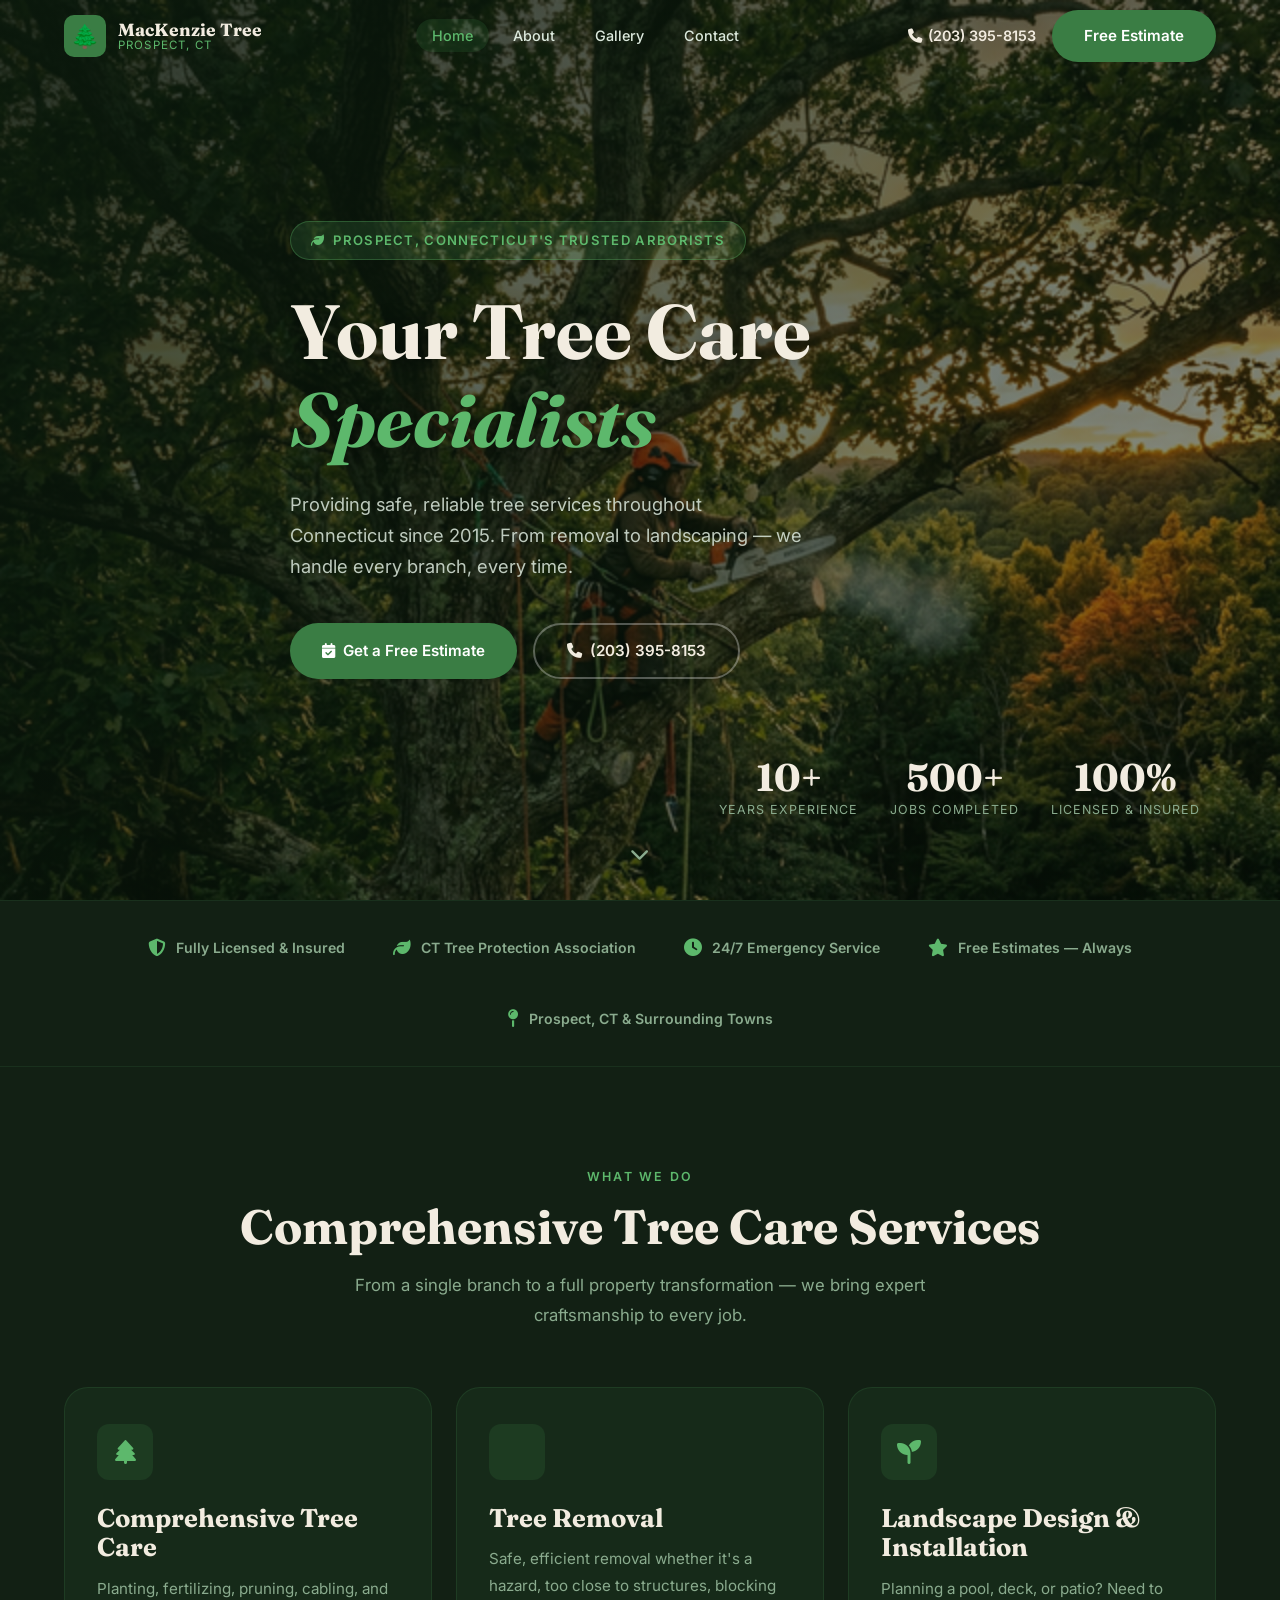
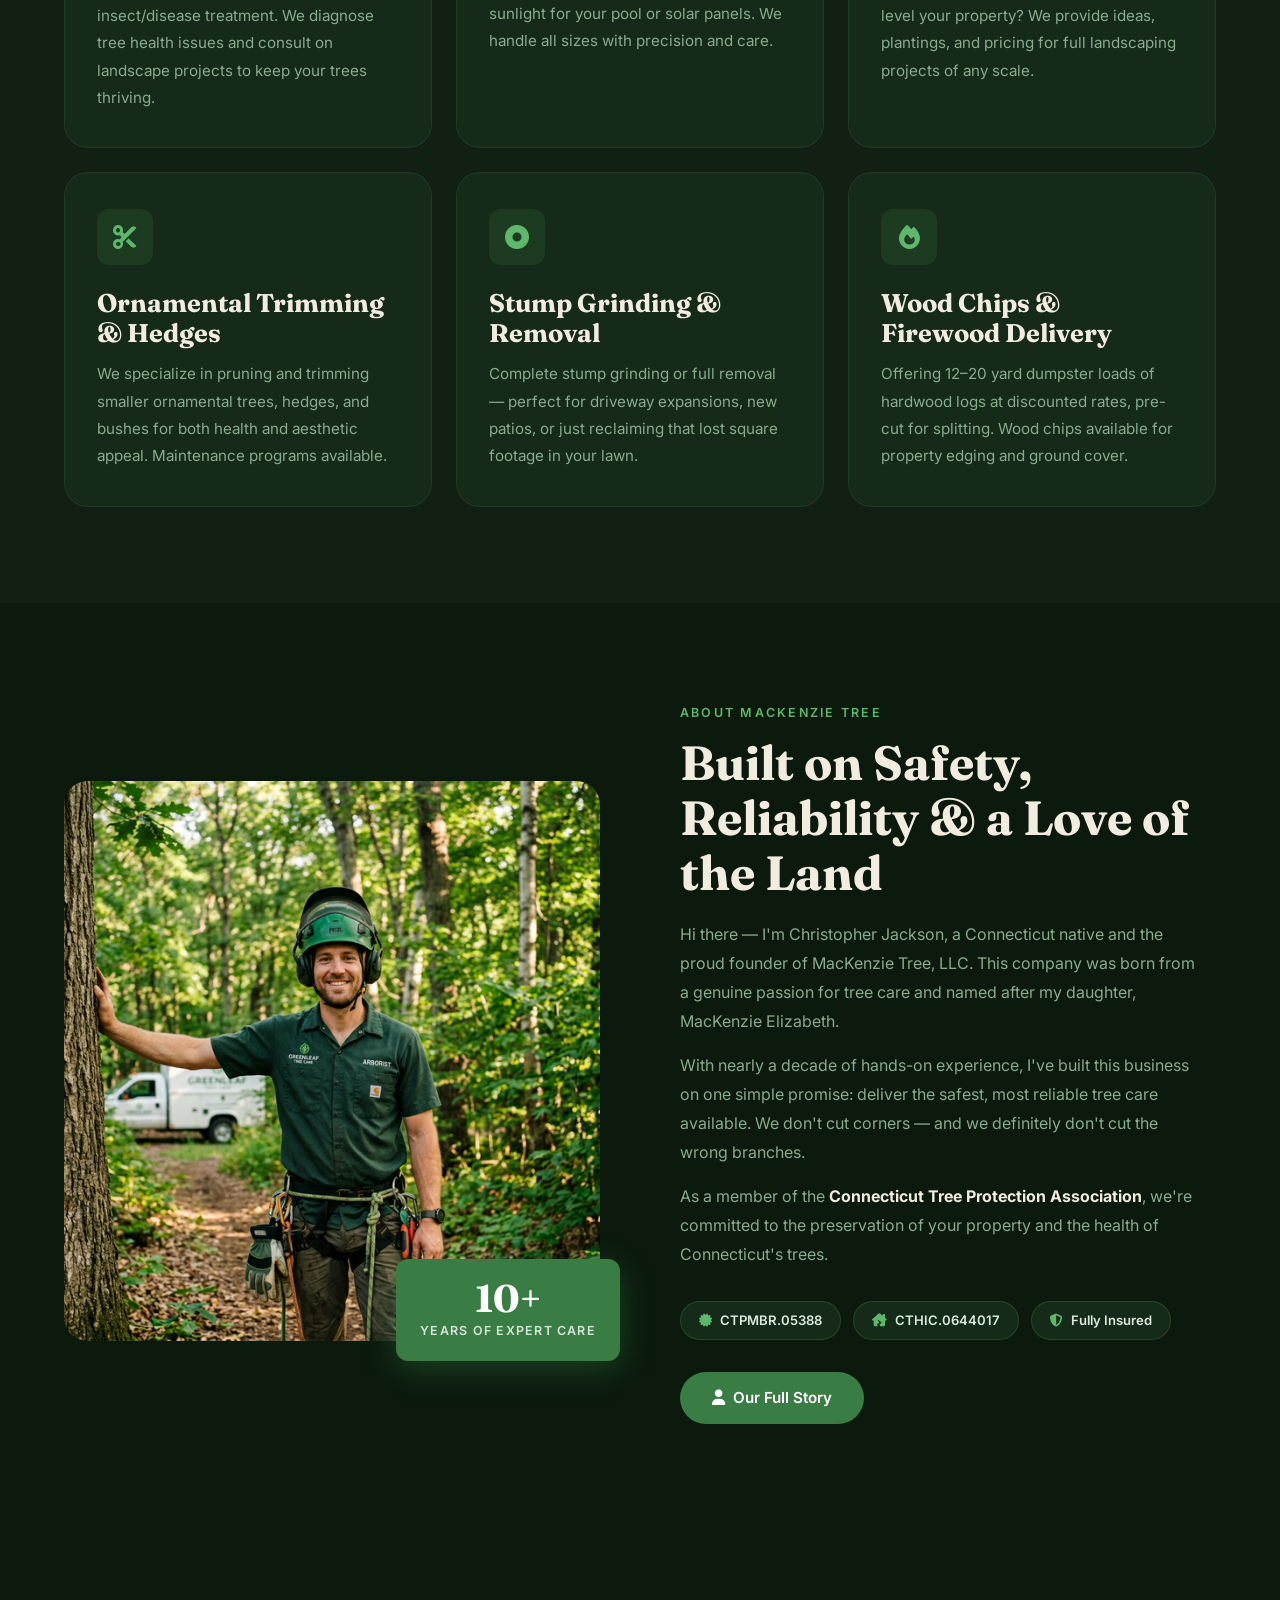
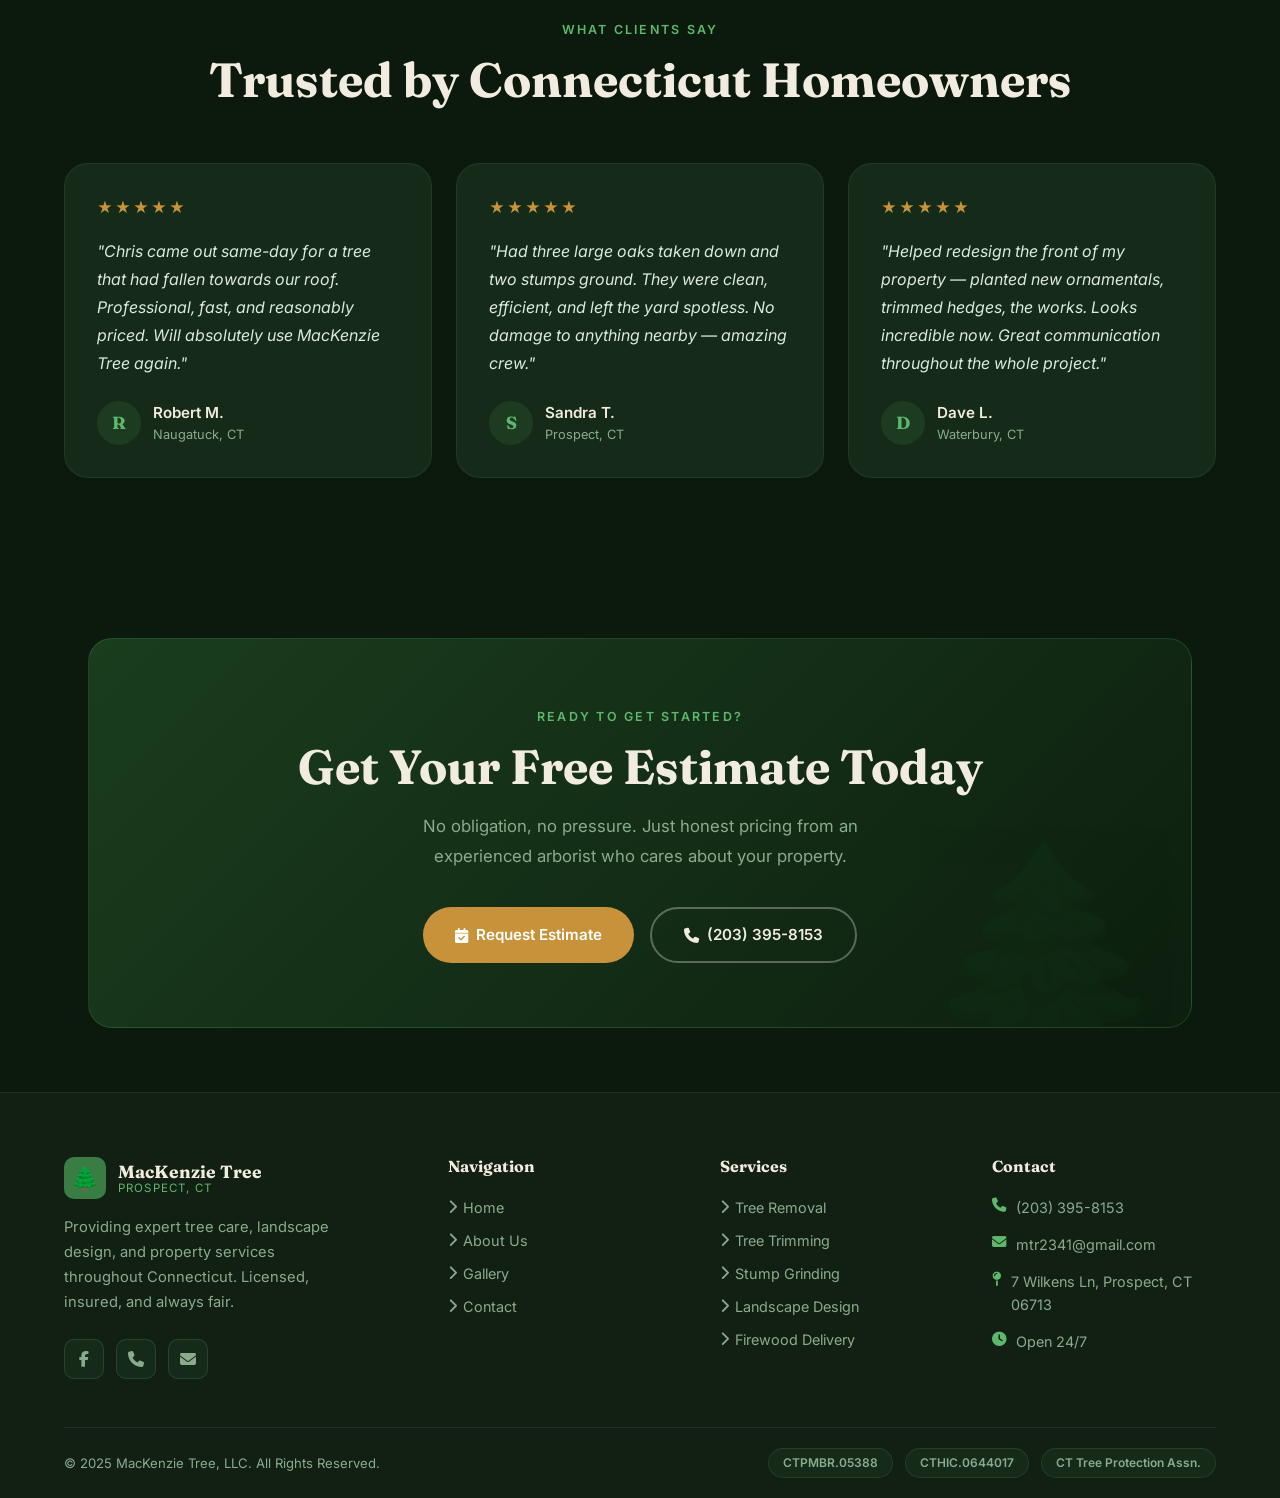
==== index.html @ ddd2a6e4 "Initial commit: MacKenzie Tree website" ====
<!DOCTYPE html>
<html lang="en">
<head>
  <meta charset="UTF-8" />
  <meta name="viewport" content="width=device-width, initial-scale=1.0" />
  <title>MacKenzie Tree | Professional Tree Care Services in Prospect, CT</title>
  <meta name="description" content="MacKenzie Tree LLC — expert tree removal, pruning, landscape design, and stump grinding in Prospect, CT. Licensed & insured. Call (203) 395-8153 for a free estimate." />
  <link rel="stylesheet" href="css/style.css" />
  <link rel="stylesheet" href="https://cdnjs.cloudflare.com/ajax/libs/font-awesome/6.5.0/css/all.min.css" crossorigin="anonymous" />
  <link rel="preconnect" href="https://fonts.googleapis.com" />
  <link rel="preconnect" href="https://fonts.gstatic.com" crossorigin />
</head>
<body data-page="home">

  <!-- ── Navigation ─────────────────────────────────────── -->
  <nav class="nav" id="nav">
    <div class="nav-inner">
      <a href="index.html" class="nav-logo" aria-label="MacKenzie Tree Home">
        <div class="nav-logo-icon">🌲</div>
        <div class="nav-logo-text">
          <span>MacKenzie Tree</span>
          <span>Prospect, CT</span>
        </div>
      </a>
      <ul class="nav-links">
        <li><a href="index.html" class="active">Home</a></li>
        <li><a href="about.html">About</a></li>
        <li><a href="gallery.html">Gallery</a></li>
        <li><a href="contact.html">Contact</a></li>
      </ul>
      <div class="nav-cta">
        <a href="tel:+12033958153" class="nav-phone">
          <i class="fa-solid fa-phone"></i> (203) 395-8153
        </a>
        <a href="contact.html" class="btn btn-primary">Free Estimate</a>
      </div>
      <button class="hamburger" aria-label="Toggle menu" id="hamburger">
        <span></span><span></span><span></span>
      </button>
    </div>
  </nav>

  <!-- Mobile Nav -->
  <div class="mobile-nav" id="mobile-nav">
    <a href="index.html" data-nav>Home</a>
    <a href="about.html" data-nav>About</a>
    <a href="gallery.html" data-nav>Gallery</a>
    <a href="contact.html" data-nav>Contact</a>
    <div class="mobile-cta">
      <a href="tel:+12033958153" class="btn btn-outline">
        <i class="fa-solid fa-phone"></i> (203) 395-8153
      </a>
      <a href="contact.html" class="btn btn-primary">Get Free Estimate</a>
    </div>
  </div>

  <!-- Sticky CTA (mobile) -->
  <div class="sticky-cta">
    <div class="sticky-cta-text">
      <strong>(203) 395-8153</strong>
      24/7 Emergency Service
    </div>
    <a href="tel:+12033958153" class="btn btn-primary">Call Now</a>
  </div>

  <!-- ── Hero ───────────────────────────────────────────── -->
  <section class="hero" id="home">
    <div class="hero-bg" style="background-image: url('images/hero.png');"></div>
    <div class="hero-overlay"></div>
    <div class="container">
      <div class="hero-content">
        <div class="hero-badge">
          <i class="fa-solid fa-leaf"></i>
          Prospect, Connecticut's Trusted Arborists
        </div>
        <h1>Your Tree Care <em>Specialists</em></h1>
        <p class="hero-sub">
          Providing safe, reliable tree services throughout Connecticut since 2015. 
          From removal to landscaping — we handle every branch, every time.
        </p>
        <div class="hero-actions">
          <a href="contact.html" class="btn btn-primary" id="hero-cta">
            <i class="fa-solid fa-calendar-check"></i> Get a Free Estimate
          </a>
          <a href="tel:+12033958153" class="btn btn-outline">
            <i class="fa-solid fa-phone"></i> (203) 395-8153
          </a>
        </div>
      </div>
      <div class="hero-stats">
        <div class="hero-stat">
          <div class="hero-stat-num">10+</div>
          <div class="hero-stat-label">Years Experience</div>
        </div>
        <div class="hero-stat">
          <div class="hero-stat-num">500+</div>
          <div class="hero-stat-label">Jobs Completed</div>
        </div>
        <div class="hero-stat">
          <div class="hero-stat-num">100%</div>
          <div class="hero-stat-label">Licensed & Insured</div>
        </div>
      </div>
    </div>
    <div class="hero-scroll" aria-label="Scroll down">
      <i class="fa-solid fa-chevron-down"></i>
    </div>
  </section>

  <!-- ── Trust Bar ─────────────────────────────────────── -->
  <div class="trust-bar">
    <div class="container">
      <div class="trust-bar-inner">
        <div class="trust-item reveal">
          <i class="fa-solid fa-shield-halved"></i>
          <span>Fully Licensed & Insured</span>
        </div>
        <div class="trust-item reveal reveal-delay-1">
          <i class="fa-solid fa-leaf"></i>
          <span>CT Tree Protection Association</span>
        </div>
        <div class="trust-item reveal reveal-delay-2">
          <i class="fa-solid fa-clock"></i>
          <span>24/7 Emergency Service</span>
        </div>
        <div class="trust-item reveal reveal-delay-3">
          <i class="fa-solid fa-star"></i>
          <span>Free Estimates — Always</span>
        </div>
        <div class="trust-item reveal reveal-delay-4">
          <i class="fa-solid fa-map-pin"></i>
          <span>Prospect, CT & Surrounding Towns</span>
        </div>
      </div>
    </div>
  </div>

  <!-- ── Services ──────────────────────────────────────── -->
  <section class="section services" id="services">
    <div class="container">
      <div class="text-center reveal">
        <span class="section-label">What We Do</span>
        <h2>Comprehensive Tree Care Services</h2>
        <p class="section-desc">
          From a single branch to a full property transformation — we bring expert craftsmanship to every job.
        </p>
      </div>
      <div class="services-grid">

        <div class="service-card reveal reveal-delay-1">
          <div class="service-icon"><i class="fa-solid fa-tree"></i></div>
          <h3>Comprehensive Tree Care</h3>
          <p>Planting, fertilizing, pruning, cabling, and insect/disease treatment. We diagnose tree health issues and consult on landscape projects to keep your trees thriving.</p>
        </div>

        <div class="service-card reveal reveal-delay-2">
          <div class="service-icon"><i class="fa-solid fa-chainsaw"></i></div>
          <h3>Tree Removal</h3>
          <p>Safe, efficient removal whether it's a hazard, too close to structures, blocking sunlight for your pool or solar panels. We handle all sizes with precision and care.</p>
        </div>

        <div class="service-card reveal reveal-delay-3">
          <div class="service-icon"><i class="fa-solid fa-seedling"></i></div>
          <h3>Landscape Design & Installation</h3>
          <p>Planning a pool, deck, or patio? Need to level your property? We provide ideas, plantings, and pricing for full landscaping projects of any scale.</p>
        </div>

        <div class="service-card reveal reveal-delay-1">
          <div class="service-icon"><i class="fa-solid fa-scissors"></i></div>
          <h3>Ornamental Trimming & Hedges</h3>
          <p>We specialize in pruning and trimming smaller ornamental trees, hedges, and bushes for both health and aesthetic appeal. Maintenance programs available.</p>
        </div>

        <div class="service-card reveal reveal-delay-2">
          <div class="service-icon"><i class="fa-solid fa-circle-dot"></i></div>
          <h3>Stump Grinding & Removal</h3>
          <p>Complete stump grinding or full removal — perfect for driveway expansions, new patios, or just reclaiming that lost square footage in your lawn.</p>
        </div>

        <div class="service-card reveal reveal-delay-3">
          <div class="service-icon"><i class="fa-solid fa-fire"></i></div>
          <h3>Wood Chips & Firewood Delivery</h3>
          <p>Offering 12–20 yard dumpster loads of hardwood logs at discounted rates, pre-cut for splitting. Wood chips available for property edging and ground cover.</p>
        </div>

      </div>
    </div>
  </section>

  <!-- ── About Preview ─────────────────────────────────── -->
  <section class="section" id="about-preview" style="background: var(--dark);">
    <div class="container">
      <div class="about-preview">
        <div class="about-img-wrap reveal">
          <img src="images/owner.png" alt="Christopher Jackson — Owner of MacKenzie Tree LLC" loading="lazy" />
          <div class="about-img-badge">
            <div class="num">10+</div>
            <div class="label">Years of Expert Care</div>
          </div>
        </div>
        <div class="about-content reveal reveal-delay-2">
          <span class="section-label">About MacKenzie Tree</span>
          <h2>Built on Safety, Reliability & a Love of the Land</h2>
          <p>Hi there — I'm Christopher Jackson, a Connecticut native and the proud founder of MacKenzie Tree, LLC. This company was born from a genuine passion for tree care and named after my daughter, MacKenzie Elizabeth.</p>
          <p>With nearly a decade of hands-on experience, I've built this business on one simple promise: deliver the safest, most reliable tree care available. We don't cut corners — and we definitely don't cut the wrong branches.</p>
          <p>As a member of the <strong style="color: var(--cream);">Connecticut Tree Protection Association</strong>, we're committed to the preservation of your property and the health of Connecticut's trees.</p>
          <div class="credentials">
            <div class="credential-badge">
              <i class="fa-solid fa-certificate"></i>
              CTPMBR.05388
            </div>
            <div class="credential-badge">
              <i class="fa-solid fa-house-chimney-crack"></i>
              CTHIC.0644017
            </div>
            <div class="credential-badge">
              <i class="fa-solid fa-shield-halved"></i>
              Fully Insured
            </div>
          </div>
          <a href="about.html" class="btn btn-primary">
            <i class="fa-solid fa-user"></i> Our Full Story
          </a>
        </div>
      </div>
    </div>
  </section>

  <!-- ── Testimonials ───────────────────────────────────── -->
  <section class="section testimonials" id="testimonials">
    <div class="container">
      <div class="text-center reveal">
        <span class="section-label">What Clients Say</span>
        <h2>Trusted by Connecticut Homeowners</h2>
      </div>
      <div class="testimonials-grid">

        <div class="testimonial-card reveal reveal-delay-1">
          <div class="stars">★★★★★</div>
          <p class="testimonial-text">"Chris came out same-day for a tree that had fallen towards our roof. Professional, fast, and reasonably priced. Will absolutely use MacKenzie Tree again."</p>
          <div class="testimonial-author">
            <div class="author-avatar">R</div>
            <div>
              <div class="author-name">Robert M.</div>
              <div class="author-location">Naugatuck, CT</div>
            </div>
          </div>
        </div>

        <div class="testimonial-card reveal reveal-delay-2">
          <div class="stars">★★★★★</div>
          <p class="testimonial-text">"Had three large oaks taken down and two stumps ground. They were clean, efficient, and left the yard spotless. No damage to anything nearby — amazing crew."</p>
          <div class="testimonial-author">
            <div class="author-avatar">S</div>
            <div>
              <div class="author-name">Sandra T.</div>
              <div class="author-location">Prospect, CT</div>
            </div>
          </div>
        </div>

        <div class="testimonial-card reveal reveal-delay-3">
          <div class="stars">★★★★★</div>
          <p class="testimonial-text">"Helped redesign the front of my property — planted new ornamentals, trimmed hedges, the works. Looks incredible now. Great communication throughout the whole project."</p>
          <div class="testimonial-author">
            <div class="author-avatar">D</div>
            <div>
              <div class="author-name">Dave L.</div>
              <div class="author-location">Waterbury, CT</div>
            </div>
          </div>
        </div>

      </div>
    </div>
  </section>

  <!-- ── CTA Banner ────────────────────────────────────── -->
  <section class="section-sm">
    <div class="container">
      <div class="cta-banner reveal">
        <span class="section-label">Ready to Get Started?</span>
        <h2>Get Your Free Estimate Today</h2>
        <p>No obligation, no pressure. Just honest pricing from an experienced arborist who cares about your property.</p>
        <div class="cta-banner-actions">
          <a href="contact.html" class="btn btn-gold" id="cta-estimate-btn">
            <i class="fa-solid fa-calendar-check"></i> Request Estimate
          </a>
          <a href="tel:+12033958153" class="btn btn-outline">
            <i class="fa-solid fa-phone"></i> (203) 395-8153
          </a>
        </div>
      </div>
    </div>
  </section>

  <!-- ── Footer ────────────────────────────────────────── -->
  <footer>
    <div class="container">
      <div class="footer-grid">
        <div class="footer-brand">
          <div class="nav-logo">
            <div class="nav-logo-icon">🌲</div>
            <div class="nav-logo-text">
              <span>MacKenzie Tree</span>
              <span>Prospect, CT</span>
            </div>
          </div>
          <p>Providing expert tree care, landscape design, and property services throughout Connecticut. Licensed, insured, and always fair.</p>
          <div class="footer-socials">
            <a href="https://www.facebook.com/mackenzietree" target="_blank" rel="noopener" class="social-icon" aria-label="Facebook">
              <i class="fa-brands fa-facebook-f"></i>
            </a>
            <a href="tel:+12033958153" class="social-icon" aria-label="Call us">
              <i class="fa-solid fa-phone"></i>
            </a>
            <a href="mailto:mtr2341@gmail.com" class="social-icon" aria-label="Email us">
              <i class="fa-solid fa-envelope"></i>
            </a>
          </div>
        </div>
        <div class="footer-col">
          <h4>Navigation</h4>
          <ul class="footer-links">
            <li><a href="index.html"><i class="fa-solid fa-chevron-right"></i> Home</a></li>
            <li><a href="about.html"><i class="fa-solid fa-chevron-right"></i> About Us</a></li>
            <li><a href="gallery.html"><i class="fa-solid fa-chevron-right"></i> Gallery</a></li>
            <li><a href="contact.html"><i class="fa-solid fa-chevron-right"></i> Contact</a></li>
          </ul>
        </div>
        <div class="footer-col">
          <h4>Services</h4>
          <ul class="footer-links">
            <li><a href="contact.html"><i class="fa-solid fa-chevron-right"></i> Tree Removal</a></li>
            <li><a href="contact.html"><i class="fa-solid fa-chevron-right"></i> Tree Trimming</a></li>
            <li><a href="contact.html"><i class="fa-solid fa-chevron-right"></i> Stump Grinding</a></li>
            <li><a href="contact.html"><i class="fa-solid fa-chevron-right"></i> Landscape Design</a></li>
            <li><a href="contact.html"><i class="fa-solid fa-chevron-right"></i> Firewood Delivery</a></li>
          </ul>
        </div>
        <div class="footer-col">
          <h4>Contact</h4>
          <div class="footer-contact-item">
            <i class="fa-solid fa-phone"></i>
            <a href="tel:+12033958153">(203) 395-8153</a>
          </div>
          <div class="footer-contact-item">
            <i class="fa-solid fa-envelope"></i>
            <a href="mailto:mtr2341@gmail.com">mtr2341@gmail.com</a>
          </div>
          <div class="footer-contact-item">
            <i class="fa-solid fa-map-pin"></i>
            <span>7 Wilkens Ln, Prospect, CT 06713</span>
          </div>
          <div class="footer-contact-item">
            <i class="fa-solid fa-clock"></i>
            <span>Open 24/7</span>
          </div>
        </div>
      </div>
      <div class="footer-bottom">
        <span>© 2025 MacKenzie Tree, LLC. All Rights Reserved.</span>
        <div class="footer-licenses">
          <span class="license-chip">CTPMBR.05388</span>
          <span class="license-chip">CTHIC.0644017</span>
          <span class="license-chip">CT Tree Protection Assn.</span>
        </div>
      </div>
    </div>
  </footer>

  <script src="js/main.js"></script>
</body>
</html>
---- css/style.css ----
/* ============================================================
   MacKenzie Tree — Design System
   ============================================================ */

@import url('https://fonts.googleapis.com/css2?family=Fraunces:ital,opsz,wght@0,9..144,300;0,9..144,600;0,9..144,700;1,9..144,300&family=Inter:wght@300;400;500;600&display=swap');

/* ── Tokens ─────────────────────────────────────────────── */
:root {
  --dark:          #0b1a0d;
  --dark-2:        #122014;
  --dark-card:     #162a19;
  --green:         #3a7d44;
  --green-light:   #5db86c;
  --green-glow:    #3a7d4433;
  --cream:         #f2ece0;
  --cream-2:       #e8dfc9;
  --text-light:    #dce9dd;
  --text-muted:    #8aab8e;
  --gold:          #c8923a;
  --white:         #ffffff;
  --radius:        12px;
  --radius-lg:     24px;
  --shadow:        0 8px 32px rgba(0,0,0,0.45);
  --shadow-card:   0 4px 24px rgba(0,0,0,0.35);
  --transition:    0.3s cubic-bezier(0.4,0,0.2,1);
  --nav-h:         72px;
}

/* ── Reset ──────────────────────────────────────────────── */
*, *::before, *::after { box-sizing: border-box; margin: 0; padding: 0; }
html { scroll-behavior: smooth; font-size: 16px; }
body {
  font-family: 'Inter', sans-serif;
  background: var(--dark);
  color: var(--text-light);
  overflow-x: hidden;
  line-height: 1.6;
}
img { display: block; max-width: 100%; }
a { color: inherit; text-decoration: none; }
ul { list-style: none; }

/* ── Typography ─────────────────────────────────────────── */
h1, h2, h3, h4 {
  font-family: 'Fraunces', serif;
  font-weight: 700;
  line-height: 1.15;
  color: var(--cream);
}
h1 { font-size: clamp(2.8rem, 6vw, 5.5rem); }
h2 { font-size: clamp(2rem, 4vw, 3rem); }
h3 { font-size: clamp(1.25rem, 2.5vw, 1.6rem); }
h4 { font-size: 1.1rem; color: var(--green-light); }
p  { font-size: 1rem; color: var(--text-muted); line-height: 1.8; }

/* ── Utilities ──────────────────────────────────────────── */
.container    { max-width: 1200px; margin: 0 auto; padding: 0 24px; }
.section      { padding: 96px 0; }
.section-sm   { padding: 64px 0; }
.text-center  { text-align: center; }
.text-gold    { color: var(--gold); }
.text-green   { color: var(--green-light); }

.section-label {
  display: inline-block;
  font-size: 0.78rem;
  font-weight: 600;
  letter-spacing: 0.18em;
  text-transform: uppercase;
  color: var(--green-light);
  margin-bottom: 12px;
}
.section-desc {
  max-width: 600px;
  margin: 16px auto 0;
  font-size: 1.05rem;
}

/* ── Buttons ────────────────────────────────────────────── */
.btn {
  display: inline-flex;
  align-items: center;
  gap: 8px;
  font-family: 'Inter', sans-serif;
  font-size: 0.95rem;
  font-weight: 600;
  padding: 14px 32px;
  border-radius: 50px;
  border: none;
  cursor: pointer;
  transition: var(--transition);
  white-space: nowrap;
}
.btn-primary {
  background: var(--green);
  color: var(--white);
}
.btn-primary:hover {
  background: var(--green-light);
  transform: translateY(-2px);
  box-shadow: 0 8px 24px var(--green-glow);
}
.btn-outline {
  background: transparent;
  color: var(--cream);
  border: 2px solid rgba(255,255,255,0.3);
}
.btn-outline:hover {
  border-color: var(--green-light);
  color: var(--green-light);
  transform: translateY(-2px);
}
.btn-gold {
  background: var(--gold);
  color: var(--white);
}
.btn-gold:hover {
  background: #d9a24d;
  transform: translateY(-2px);
  box-shadow: 0 8px 24px rgba(200,146,58,0.4);
}

/* ── Navigation ─────────────────────────────────────────── */
.nav {
  position: fixed;
  top: 0; left: 0; right: 0;
  z-index: 1000;
  height: var(--nav-h);
  display: flex;
  align-items: center;
  transition: background var(--transition), box-shadow var(--transition);
}
.nav.scrolled {
  background: rgba(11,26,13,0.92);
  backdrop-filter: blur(20px);
  -webkit-backdrop-filter: blur(20px);
  box-shadow: 0 2px 24px rgba(0,0,0,0.5);
}
.nav-inner {
  display: flex;
  align-items: center;
  justify-content: space-between;
  width: 100%;
  max-width: 1200px;
  margin: 0 auto;
  padding: 0 24px;
}
.nav-logo {
  display: flex;
  align-items: center;
  gap: 12px;
}
.nav-logo-icon {
  width: 42px;
  height: 42px;
  background: var(--green);
  border-radius: 10px;
  display: flex;
  align-items: center;
  justify-content: center;
  font-size: 1.4rem;
  flex-shrink: 0;
}
.nav-logo-text {
  display: flex;
  flex-direction: column;
  line-height: 1.1;
}
.nav-logo-text span:first-child {
  font-family: 'Fraunces', serif;
  font-weight: 700;
  font-size: 1.1rem;
  color: var(--cream);
}
.nav-logo-text span:last-child {
  font-size: 0.72rem;
  color: var(--green-light);
  letter-spacing: 0.1em;
  text-transform: uppercase;
}
.nav-links {
  display: flex;
  align-items: center;
  gap: 8px;
}
.nav-links a {
  font-size: 0.9rem;
  font-weight: 500;
  color: var(--text-light);
  padding: 8px 16px;
  border-radius: 50px;
  transition: var(--transition);
}
.nav-links a:hover, .nav-links a.active {
  color: var(--green-light);
  background: var(--green-glow);
}
.nav-cta {
  display: flex;
  align-items: center;
  gap: 16px;
}
.nav-phone {
  font-size: 0.9rem;
  font-weight: 600;
  color: var(--cream);
  display: flex;
  align-items: center;
  gap: 6px;
  transition: var(--transition);
}
.nav-phone:hover { color: var(--green-light); }
.hamburger {
  display: none;
  flex-direction: column;
  gap: 5px;
  cursor: pointer;
  padding: 8px;
  background: none;
  border: none;
}
.hamburger span {
  display: block;
  width: 24px;
  height: 2px;
  background: var(--cream);
  border-radius: 2px;
  transition: var(--transition);
}
.hamburger.open span:nth-child(1) { transform: translateY(7px) rotate(45deg); }
.hamburger.open span:nth-child(2) { opacity: 0; }
.hamburger.open span:nth-child(3) { transform: translateY(-7px) rotate(-45deg); }

/* Mobile nav */
.mobile-nav {
  display: none;
  position: fixed;
  top: var(--nav-h);
  left: 0; right: 0;
  background: rgba(11,26,13,0.97);
  backdrop-filter: blur(20px);
  padding: 24px;
  z-index: 999;
  border-top: 1px solid rgba(93,184,108,0.15);
  transform: translateY(-20px);
  opacity: 0;
  transition: var(--transition);
}
.mobile-nav.open {
  display: flex;
  flex-direction: column;
  gap: 8px;
  transform: translateY(0);
  opacity: 1;
}
.mobile-nav a {
  display: block;
  padding: 14px 20px;
  font-size: 1.05rem;
  font-weight: 500;
  color: var(--text-light);
  border-radius: var(--radius);
  transition: var(--transition);
}
.mobile-nav a:hover { background: var(--green-glow); color: var(--green-light); }
.mobile-nav .mobile-cta {
  margin-top: 16px;
  padding-top: 16px;
  border-top: 1px solid rgba(255,255,255,0.1);
  display: flex;
  flex-direction: column;
  gap: 12px;
}

/* ── Sticky CTA Bar ─────────────────────────────────────── */
.sticky-cta {
  position: fixed;
  bottom: 0; left: 0; right: 0;
  z-index: 999;
  background: var(--dark-2);
  border-top: 1px solid rgba(93,184,108,0.2);
  padding: 12px 24px;
  display: none;
  align-items: center;
  justify-content: space-between;
  gap: 12px;
}
@media (max-width: 768px) {
  .sticky-cta { display: flex; }
}
.sticky-cta-text { font-size: 0.85rem; color: var(--text-muted); }
.sticky-cta-text strong { color: var(--cream); font-size: 1rem; display: block; }

/* ── Hero ───────────────────────────────────────────────── */
.hero {
  position: relative;
  min-height: 100vh;
  display: flex;
  align-items: center;
  overflow: hidden;
}
.hero-bg {
  position: absolute;
  inset: 0;
  background-image: url('../images/hero.png');
  background-size: cover;
  background-position: center 20%;
  transform: scale(1.05);
  transition: transform 20s ease;
}
.hero-bg.loaded { transform: scale(1); }
.hero-overlay {
  position: absolute;
  inset: 0;
  background: linear-gradient(
    135deg,
    rgba(11,26,13,0.88) 0%,
    rgba(11,26,13,0.6) 50%,
    rgba(11,26,13,0.4) 100%
  );
}
.hero-content {
  position: relative;
  z-index: 2;
  max-width: 700px;
}
.hero-badge {
  display: inline-flex;
  align-items: center;
  gap: 8px;
  background: rgba(93,184,108,0.15);
  border: 1px solid rgba(93,184,108,0.3);
  border-radius: 50px;
  padding: 8px 20px;
  margin-bottom: 28px;
  font-size: 0.82rem;
  font-weight: 600;
  letter-spacing: 0.1em;
  text-transform: uppercase;
  color: var(--green-light);
}
.hero h1 {
  margin-bottom: 24px;
  text-shadow: 0 2px 20px rgba(0,0,0,0.5);
}
.hero h1 em {
  font-style: italic;
  color: var(--green-light);
}
.hero-sub {
  font-size: 1.15rem;
  color: rgba(220,233,221,0.85);
  margin-bottom: 40px;
  max-width: 520px;
  line-height: 1.7;
}
.hero-actions { display: flex; gap: 16px; flex-wrap: wrap; }
.hero-scroll {
  position: absolute;
  bottom: 36px;
  left: 50%;
  transform: translateX(-50%);
  z-index: 2;
  display: flex;
  flex-direction: column;
  align-items: center;
  gap: 8px;
  font-size: 0.75rem;
  letter-spacing: 0.12em;
  text-transform: uppercase;
  color: var(--text-muted);
  animation: bounceY 2s infinite;
}
.hero-scroll i { font-size: 1.2rem; }
.hero-stats {
  position: absolute;
  bottom: 80px;
  right: 80px;
  z-index: 2;
  display: flex;
  gap: 32px;
}
.hero-stat {
  text-align: center;
}
.hero-stat-num {
  font-family: 'Fraunces', serif;
  font-size: 2.4rem;
  font-weight: 700;
  color: var(--cream);
  line-height: 1;
}
.hero-stat-label {
  font-size: 0.78rem;
  color: var(--text-muted);
  letter-spacing: 0.08em;
  text-transform: uppercase;
  margin-top: 4px;
}

/* ── Services ───────────────────────────────────────────── */
.services { background: var(--dark-2); }
.services-grid {
  display: grid;
  grid-template-columns: repeat(auto-fit, minmax(320px, 1fr));
  gap: 24px;
  margin-top: 56px;
}
.service-card {
  background: var(--dark-card);
  border: 1px solid rgba(93,184,108,0.12);
  border-radius: var(--radius-lg);
  padding: 36px 32px;
  transition: var(--transition);
  position: relative;
  overflow: hidden;
}
.service-card::before {
  content: '';
  position: absolute;
  top: 0; left: 0; right: 0;
  height: 3px;
  background: linear-gradient(90deg, var(--green), var(--green-light));
  transform: scaleX(0);
  transform-origin: left;
  transition: var(--transition);
}
.service-card:hover {
  transform: translateY(-6px);
  border-color: rgba(93,184,108,0.35);
  box-shadow: 0 16px 48px rgba(0,0,0,0.4);
}
.service-card:hover::before { transform: scaleX(1); }
.service-icon {
  width: 56px;
  height: 56px;
  background: var(--green-glow);
  border-radius: var(--radius);
  display: flex;
  align-items: center;
  justify-content: center;
  font-size: 1.5rem;
  color: var(--green-light);
  margin-bottom: 24px;
  transition: var(--transition);
}
.service-card:hover .service-icon {
  background: var(--green);
  color: var(--white);
}
.service-card h3 { margin-bottom: 12px; }
.service-card p { font-size: 0.95rem; }

/* ── About Preview ──────────────────────────────────────── */
.about-preview {
  display: grid;
  grid-template-columns: 1fr 1fr;
  gap: 80px;
  align-items: center;
}
.about-img-wrap {
  position: relative;
}
.about-img-wrap img {
  width: 100%;
  border-radius: var(--radius-lg);
  object-fit: cover;
  height: 560px;
}
.about-img-badge {
  position: absolute;
  bottom: -20px;
  right: -20px;
  background: var(--green);
  border-radius: var(--radius);
  padding: 20px 24px;
  text-align: center;
  box-shadow: 0 8px 32px rgba(58,125,68,0.4);
}
.about-img-badge .num {
  font-family: 'Fraunces', serif;
  font-size: 2.4rem;
  font-weight: 700;
  color: var(--white);
  line-height: 1;
}
.about-img-badge .label {
  font-size: 0.78rem;
  font-weight: 600;
  text-transform: uppercase;
  letter-spacing: 0.1em;
  color: rgba(255,255,255,0.8);
  margin-top: 4px;
}
.about-content { padding-right: 20px; }
.about-content h2 { margin-bottom: 20px; }
.about-content p { margin-bottom: 16px; }
.credentials {
  display: flex;
  flex-wrap: wrap;
  gap: 12px;
  margin: 32px 0;
}
.credential-badge {
  display: flex;
  align-items: center;
  gap: 8px;
  background: var(--dark-card);
  border: 1px solid rgba(93,184,108,0.2);
  border-radius: 50px;
  padding: 8px 18px;
  font-size: 0.82rem;
  font-weight: 600;
  color: var(--text-light);
}
.credential-badge i { color: var(--green-light); }

/* ── Trust Bar ──────────────────────────────────────────── */
.trust-bar {
  background: var(--dark-2);
  border-top: 1px solid rgba(93,184,108,0.1);
  border-bottom: 1px solid rgba(93,184,108,0.1);
}
.trust-bar-inner {
  display: flex;
  align-items: center;
  justify-content: center;
  gap: 48px;
  flex-wrap: wrap;
  padding: 36px 0;
}
.trust-item {
  display: flex;
  align-items: center;
  gap: 10px;
  font-size: 0.88rem;
  font-weight: 600;
  color: var(--text-muted);
  transition: var(--transition);
}
.trust-item i { font-size: 1.1rem; color: var(--green-light); }
.trust-item:hover { color: var(--cream); }

/* ── Testimonials ───────────────────────────────────────── */
.testimonials { background: var(--dark); }
.testimonials-grid {
  display: grid;
  grid-template-columns: repeat(auto-fit, minmax(300px, 1fr));
  gap: 24px;
  margin-top: 56px;
}
.testimonial-card {
  background: var(--dark-card);
  border: 1px solid rgba(93,184,108,0.12);
  border-radius: var(--radius-lg);
  padding: 32px;
  transition: var(--transition);
}
.testimonial-card:hover {
  transform: translateY(-4px);
  border-color: rgba(93,184,108,0.3);
}
.stars {
  color: var(--gold);
  font-size: 0.95rem;
  margin-bottom: 16px;
  letter-spacing: 2px;
}
.testimonial-text {
  font-size: 1rem;
  color: var(--text-light);
  line-height: 1.75;
  margin-bottom: 24px;
  font-style: italic;
}
.testimonial-author {
  display: flex;
  align-items: center;
  gap: 12px;
}
.author-avatar {
  width: 44px;
  height: 44px;
  border-radius: 50%;
  background: var(--green-glow);
  display: flex;
  align-items: center;
  justify-content: center;
  font-family: 'Fraunces', serif;
  font-weight: 700;
  font-size: 1.1rem;
  color: var(--green-light);
  flex-shrink: 0;
}
.author-name {
  font-weight: 600;
  font-size: 0.95rem;
  color: var(--cream);
}
.author-location {
  font-size: 0.8rem;
  color: var(--text-muted);
}

/* ── CTA Banner ─────────────────────────────────────────── */
.cta-banner {
  background: linear-gradient(135deg, #1a3d1e 0%, #0d1f0f 100%);
  border: 1px solid rgba(93,184,108,0.2);
  border-radius: var(--radius-lg);
  padding: 64px 48px;
  text-align: center;
  margin: 0 24px;
  position: relative;
  overflow: hidden;
}
.cta-banner::before {
  content: '🌲';
  position: absolute;
  font-size: 200px;
  opacity: 0.04;
  bottom: -20px;
  right: 20px;
  line-height: 1;
}
.cta-banner h2 { margin-bottom: 16px; }
.cta-banner p { max-width: 500px; margin: 0 auto 36px; font-size: 1.05rem; }
.cta-banner-actions { display: flex; gap: 16px; justify-content: center; flex-wrap: wrap; }

/* ── Footer ─────────────────────────────────────────────── */
footer {
  background: var(--dark-2);
  border-top: 1px solid rgba(93,184,108,0.12);
  padding: 64px 0 0;
}
.footer-grid {
  display: grid;
  grid-template-columns: 1.5fr 1fr 1fr 1fr;
  gap: 48px;
  padding-bottom: 48px;
}
.footer-brand p {
  margin-top: 16px;
  font-size: 0.92rem;
  line-height: 1.7;
  max-width: 280px;
}
.footer-socials {
  display: flex;
  gap: 12px;
  margin-top: 24px;
}
.social-icon {
  width: 40px; height: 40px;
  background: var(--dark-card);
  border: 1px solid rgba(93,184,108,0.2);
  border-radius: 10px;
  display: flex;
  align-items: center;
  justify-content: center;
  font-size: 1rem;
  color: var(--text-muted);
  transition: var(--transition);
}
.social-icon:hover {
  background: var(--green);
  color: var(--white);
  border-color: var(--green);
}
.footer-col h4 {
  font-family: 'Fraunces', serif;
  font-size: 1rem;
  color: var(--cream);
  margin-bottom: 20px;
}
.footer-links {
  display: flex;
  flex-direction: column;
  gap: 10px;
}
.footer-links a {
  font-size: 0.9rem;
  color: var(--text-muted);
  transition: var(--transition);
  display: flex;
  align-items: center;
  gap: 6px;
}
.footer-links a:hover { color: var(--green-light); }
.footer-contact-item {
  display: flex;
  align-items: flex-start;
  gap: 10px;
  margin-bottom: 14px;
  font-size: 0.9rem;
  color: var(--text-muted);
}
.footer-contact-item i {
  color: var(--green-light);
  margin-top: 2px;
  flex-shrink: 0;
}
.footer-contact-item a:hover { color: var(--green-light); }
.footer-bottom {
  border-top: 1px solid rgba(255,255,255,0.07);
  padding: 20px 0;
  display: flex;
  align-items: center;
  justify-content: space-between;
  flex-wrap: wrap;
  gap: 12px;
  font-size: 0.82rem;
  color: var(--text-muted);
}
.footer-licenses {
  display: flex;
  gap: 12px;
  flex-wrap: wrap;
}
.license-chip {
  background: var(--dark-card);
  border: 1px solid rgba(93,184,108,0.15);
  border-radius: 50px;
  padding: 4px 14px;
  font-size: 0.75rem;
  font-weight: 600;
  color: var(--text-muted);
}

/* ── Page Hero (inner pages) ────────────────────────────── */
.page-hero {
  padding: calc(var(--nav-h) + 64px) 0 64px;
  background: linear-gradient(180deg, var(--dark-2) 0%, var(--dark) 100%);
  text-align: center;
  position: relative;
  overflow: hidden;
}
.page-hero::after {
  content: '';
  position: absolute;
  bottom: 0; left: 0; right: 0;
  height: 1px;
  background: linear-gradient(90deg, transparent, var(--green), transparent);
}

/* ── About Page ─────────────────────────────────────────── */
.about-full-section { padding: 96px 0; }
.about-story {
  display: grid;
  grid-template-columns: 1fr 1fr;
  gap: 80px;
  align-items: center;
}
.about-story img {
  width: 100%;
  height: 580px;
  object-fit: cover;
  border-radius: var(--radius-lg);
}
.about-story-text h2 { margin-bottom: 24px; }
.about-story-text p { margin-bottom: 16px; }
.certs-section { background: var(--dark-2); }
.certs-grid {
  display: grid;
  grid-template-columns: repeat(auto-fit, minmax(220px, 1fr));
  gap: 24px;
  margin-top: 48px;
}
.cert-card {
  background: var(--dark-card);
  border: 1px solid rgba(93,184,108,0.15);
  border-radius: var(--radius-lg);
  padding: 36px 24px;
  text-align: center;
  transition: var(--transition);
}
.cert-card:hover {
  border-color: rgba(93,184,108,0.4);
  transform: translateY(-4px);
}
.cert-icon {
  font-size: 2.2rem;
  color: var(--green-light);
  margin-bottom: 16px;
}
.cert-card h3 { font-size: 1rem; margin-bottom: 8px; }
.cert-card p { font-size: 0.85rem; }
.cert-code {
  display: inline-block;
  margin-top: 16px;
  background: var(--green-glow);
  border: 1px solid rgba(93,184,108,0.2);
  border-radius: 50px;
  padding: 4px 16px;
  font-family: monospace;
  font-size: 0.82rem;
  color: var(--green-light);
}

/* ── Gallery Page ───────────────────────────────────────── */
.gallery-filter {
  display: flex;
  gap: 12px;
  justify-content: center;
  flex-wrap: wrap;
  margin-bottom: 48px;
}
.filter-btn {
  background: var(--dark-card);
  border: 1px solid rgba(93,184,108,0.2);
  border-radius: 50px;
  padding: 10px 24px;
  font-family: 'Inter', sans-serif;
  font-size: 0.88rem;
  font-weight: 600;
  color: var(--text-muted);
  cursor: pointer;
  transition: var(--transition);
}
.filter-btn:hover, .filter-btn.active {
  background: var(--green);
  border-color: var(--green);
  color: var(--white);
}
.gallery-grid {
  columns: 3 280px;
  column-gap: 16px;
}
.gallery-item {
  break-inside: avoid;
  position: relative;
  margin-bottom: 16px;
  border-radius: var(--radius);
  overflow: hidden;
  cursor: pointer;
  transition: var(--transition);
}
.gallery-item:hover { transform: scale(1.02); }
.gallery-item img {
  width: 100%;
  display: block;
  transition: var(--transition);
}
.gallery-item:hover img { filter: brightness(0.7); }
.gallery-overlay {
  position: absolute;
  inset: 0;
  background: rgba(11,26,13,0.6);
  display: flex;
  align-items: center;
  justify-content: center;
  opacity: 0;
  transition: var(--transition);
}
.gallery-item:hover .gallery-overlay { opacity: 1; }
.gallery-overlay i { font-size: 2rem; color: var(--white); }
.gallery-cat {
  position: absolute;
  top: 12px;
  left: 12px;
  background: rgba(11,26,13,0.75);
  backdrop-filter: blur(8px);
  border-radius: 50px;
  padding: 4px 12px;
  font-size: 0.75rem;
  font-weight: 600;
  color: var(--green-light);
  text-transform: uppercase;
  letter-spacing: 0.08em;
}
.gallery-item.hidden { display: none; }

/* Lightbox */
.lightbox {
  position: fixed;
  inset: 0;
  z-index: 9999;
  background: rgba(0,0,0,0.92);
  display: none;
  align-items: center;
  justify-content: center;
  padding: 40px;
}
.lightbox.open { display: flex; }
.lightbox img {
  max-width: 90vw;
  max-height: 85vh;
  object-fit: contain;
  border-radius: var(--radius);
}
.lightbox-close {
  position: absolute;
  top: 20px;
  right: 24px;
  font-size: 2rem;
  color: var(--cream);
  cursor: pointer;
  background: none;
  border: none;
  line-height: 1;
  transition: var(--transition);
}
.lightbox-close:hover { color: var(--green-light); transform: scale(1.2); }

/* ── Contact Page ───────────────────────────────────────── */
.contact-layout {
  display: grid;
  grid-template-columns: 1fr 1.4fr;
  gap: 64px;
  align-items: start;
}
.contact-info-cards { display: flex; flex-direction: column; gap: 16px; }
.contact-card {
  background: var(--dark-card);
  border: 1px solid rgba(93,184,108,0.15);
  border-radius: var(--radius-lg);
  padding: 24px 28px;
  display: flex;
  align-items: flex-start;
  gap: 16px;
  transition: var(--transition);
}
.contact-card:hover { border-color: rgba(93,184,108,0.35); transform: translateX(4px); }
.contact-card-icon {
  width: 48px; height: 48px;
  background: var(--green-glow);
  border-radius: var(--radius);
  display: flex;
  align-items: center;
  justify-content: center;
  font-size: 1.1rem;
  color: var(--green-light);
  flex-shrink: 0;
}
.contact-card-text h4 { margin-bottom: 4px; }
.contact-card-text p, .contact-card-text a {
  font-size: 0.95rem;
  color: var(--text-light);
  transition: var(--transition);
}
.contact-card-text a:hover { color: var(--green-light); }
.contact-form-box {
  background: var(--dark-card);
  border: 1px solid rgba(93,184,108,0.15);
  border-radius: var(--radius-lg);
  padding: 40px;
}
.contact-form-box h3 { margin-bottom: 8px; }
.contact-form-box > p { margin-bottom: 28px; }
.form-row { display: grid; grid-template-columns: 1fr 1fr; gap: 16px; }
.form-group { display: flex; flex-direction: column; gap: 6px; margin-bottom: 20px; }
.form-group label {
  font-size: 0.82rem;
  font-weight: 600;
  text-transform: uppercase;
  letter-spacing: 0.1em;
  color: var(--text-muted);
}
.form-group input,
.form-group select,
.form-group textarea {
  background: rgba(255,255,255,0.04);
  border: 1px solid rgba(93,184,108,0.2);
  border-radius: var(--radius);
  padding: 14px 16px;
  font-family: 'Inter', sans-serif;
  font-size: 0.95rem;
  color: var(--cream);
  transition: var(--transition);
  outline: none;
  width: 100%;
}
.form-group input::placeholder,
.form-group textarea::placeholder { color: var(--text-muted); }
.form-group input:focus,
.form-group select:focus,
.form-group textarea:focus {
  border-color: var(--green-light);
  background: rgba(93,184,108,0.06);
  box-shadow: 0 0 0 3px var(--green-glow);
}
.form-group select option { background: var(--dark-2); color: var(--cream); }
.form-group textarea { resize: vertical; min-height: 120px; }
.map-wrap {
  margin-top: 64px;
  border-radius: var(--radius-lg);
  overflow: hidden;
  border: 1px solid rgba(93,184,108,0.15);
}
.map-wrap iframe { display: block; }

/* ── Scroll Reveal ──────────────────────────────────────── */
.reveal {
  opacity: 0;
  transform: translateY(30px);
  transition: opacity 0.7s ease, transform 0.7s ease;
}
.reveal.revealed {
  opacity: 1;
  transform: translateY(0);
}
.reveal-delay-1 { transition-delay: 0.1s; }
.reveal-delay-2 { transition-delay: 0.2s; }
.reveal-delay-3 { transition-delay: 0.3s; }
.reveal-delay-4 { transition-delay: 0.4s; }
.reveal-delay-5 { transition-delay: 0.5s; }

/* ── Animations ─────────────────────────────────────────── */
@keyframes bounceY {
  0%, 100% { transform: translateX(-50%) translateY(0); }
  50%       { transform: translateX(-50%) translateY(8px); }
}
@keyframes fadeInUp {
  from { opacity: 0; transform: translateY(40px); }
  to   { opacity: 1; transform: translateY(0); }
}
.hero-content > * { animation: fadeInUp 0.8s ease both; }
.hero-content > *:nth-child(1) { animation-delay: 0.1s; }
.hero-content > *:nth-child(2) { animation-delay: 0.25s; }
.hero-content > *:nth-child(3) { animation-delay: 0.4s; }
.hero-content > *:nth-child(4) { animation-delay: 0.55s; }
.hero-stats { animation: fadeInUp 0.8s ease 0.6s both; }

/* ── Responsive ─────────────────────────────────────────── */
@media (max-width: 1024px) {
  .about-preview { grid-template-columns: 1fr; gap: 48px; }
  .about-content { padding-right: 0; }
  .about-img-badge { right: 0; bottom: -16px; }
  .about-story { grid-template-columns: 1fr; }
  .contact-layout { grid-template-columns: 1fr; }
  .footer-grid { grid-template-columns: 1fr 1fr; }
  .hero-stats { bottom: auto; right: auto; position: relative; margin-top: 40px; justify-content: flex-start; }
}

@media (max-width: 768px) {
  .nav-links, .nav-cta { display: none; }
  .hamburger { display: flex; }
  .services-grid { grid-template-columns: 1fr; }
  .testimonials-grid { grid-template-columns: 1fr; }
  .about-story img { height: 320px; }
  .hero-stats { gap: 20px; }
  .footer-grid { grid-template-columns: 1fr; }
  .cta-banner { padding: 48px 24px; }
  .form-row { grid-template-columns: 1fr; }
  .contact-form-box { padding: 28px 20px; }
  .footer-bottom { flex-direction: column; text-align: center; }
  .gallery-grid { columns: 2 160px; }
}

@media (max-width: 480px) {
  :root { --nav-h: 60px; }
  .hero h1 { font-size: 2.4rem; }
  .gallery-grid { columns: 1; }
  .hero-stats { flex-direction: column; gap: 16px; }
  .cta-banner-actions { flex-direction: column; align-items: center; }
}
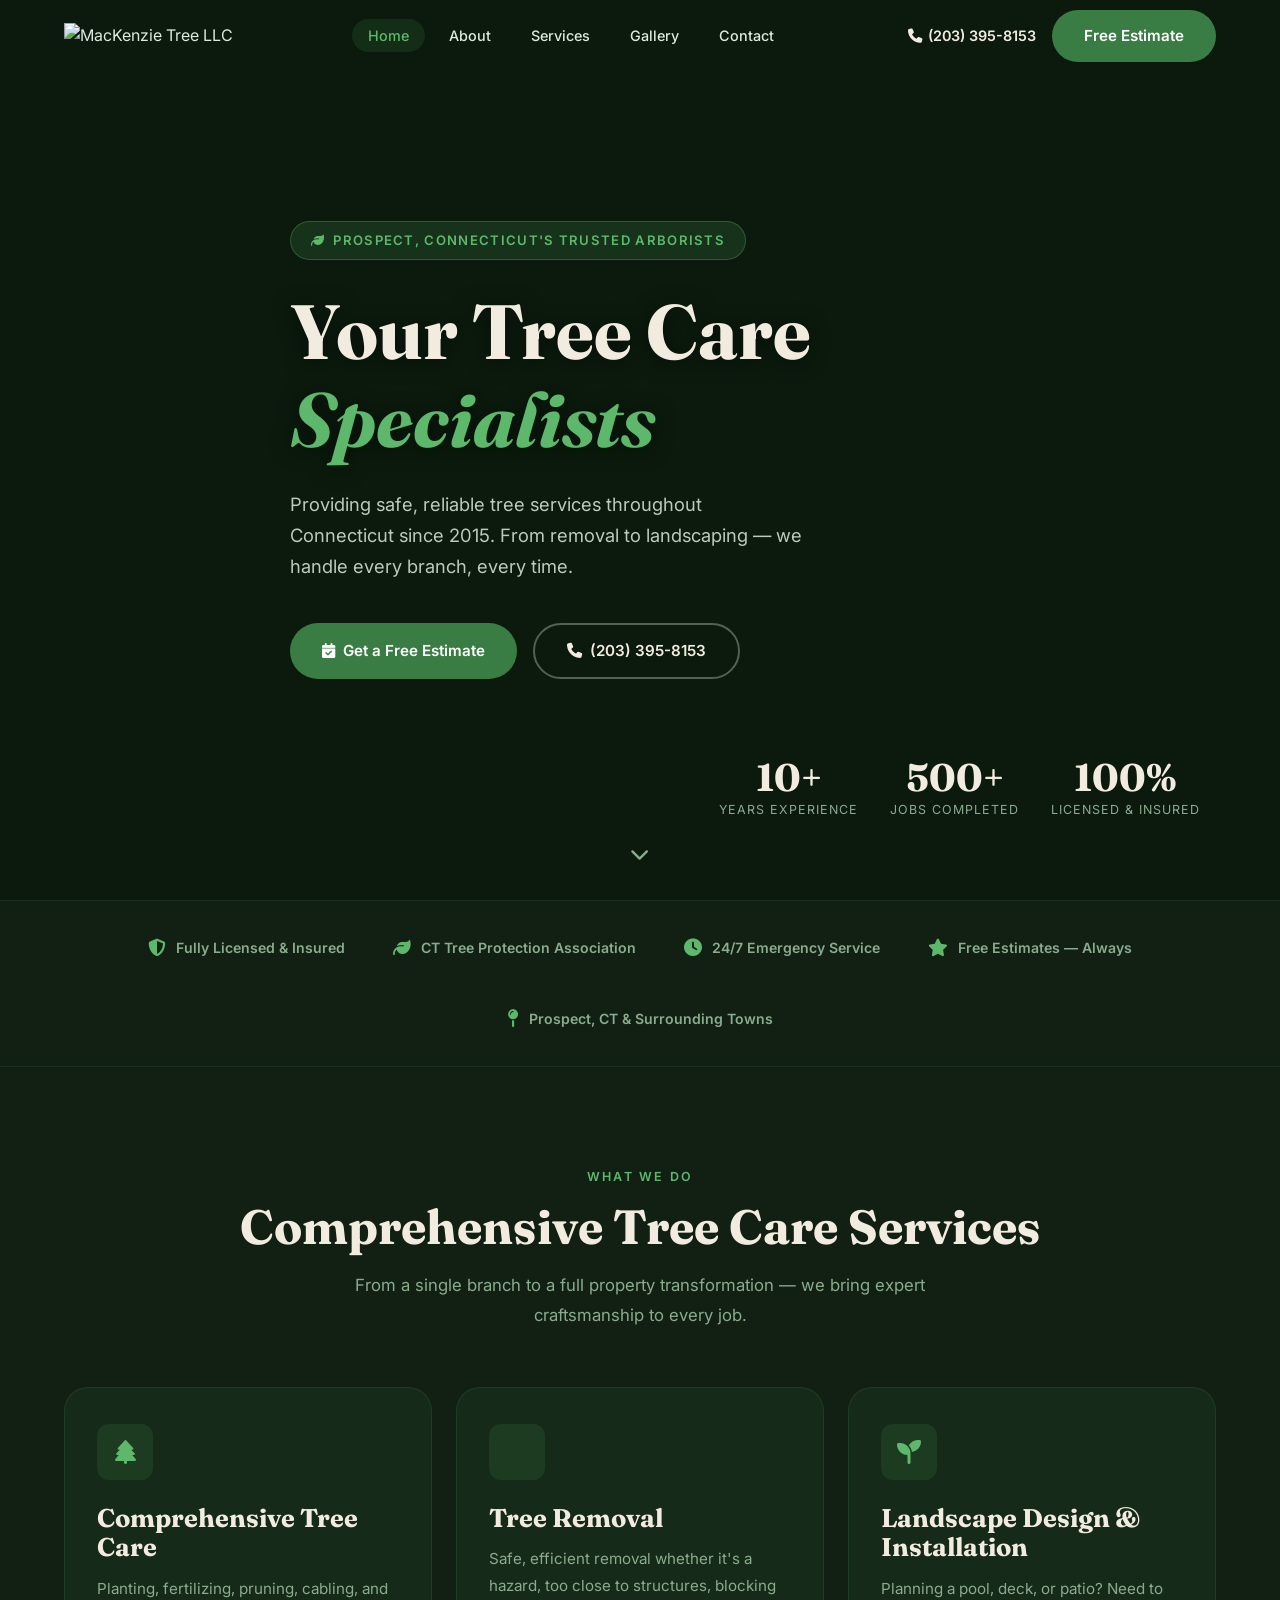
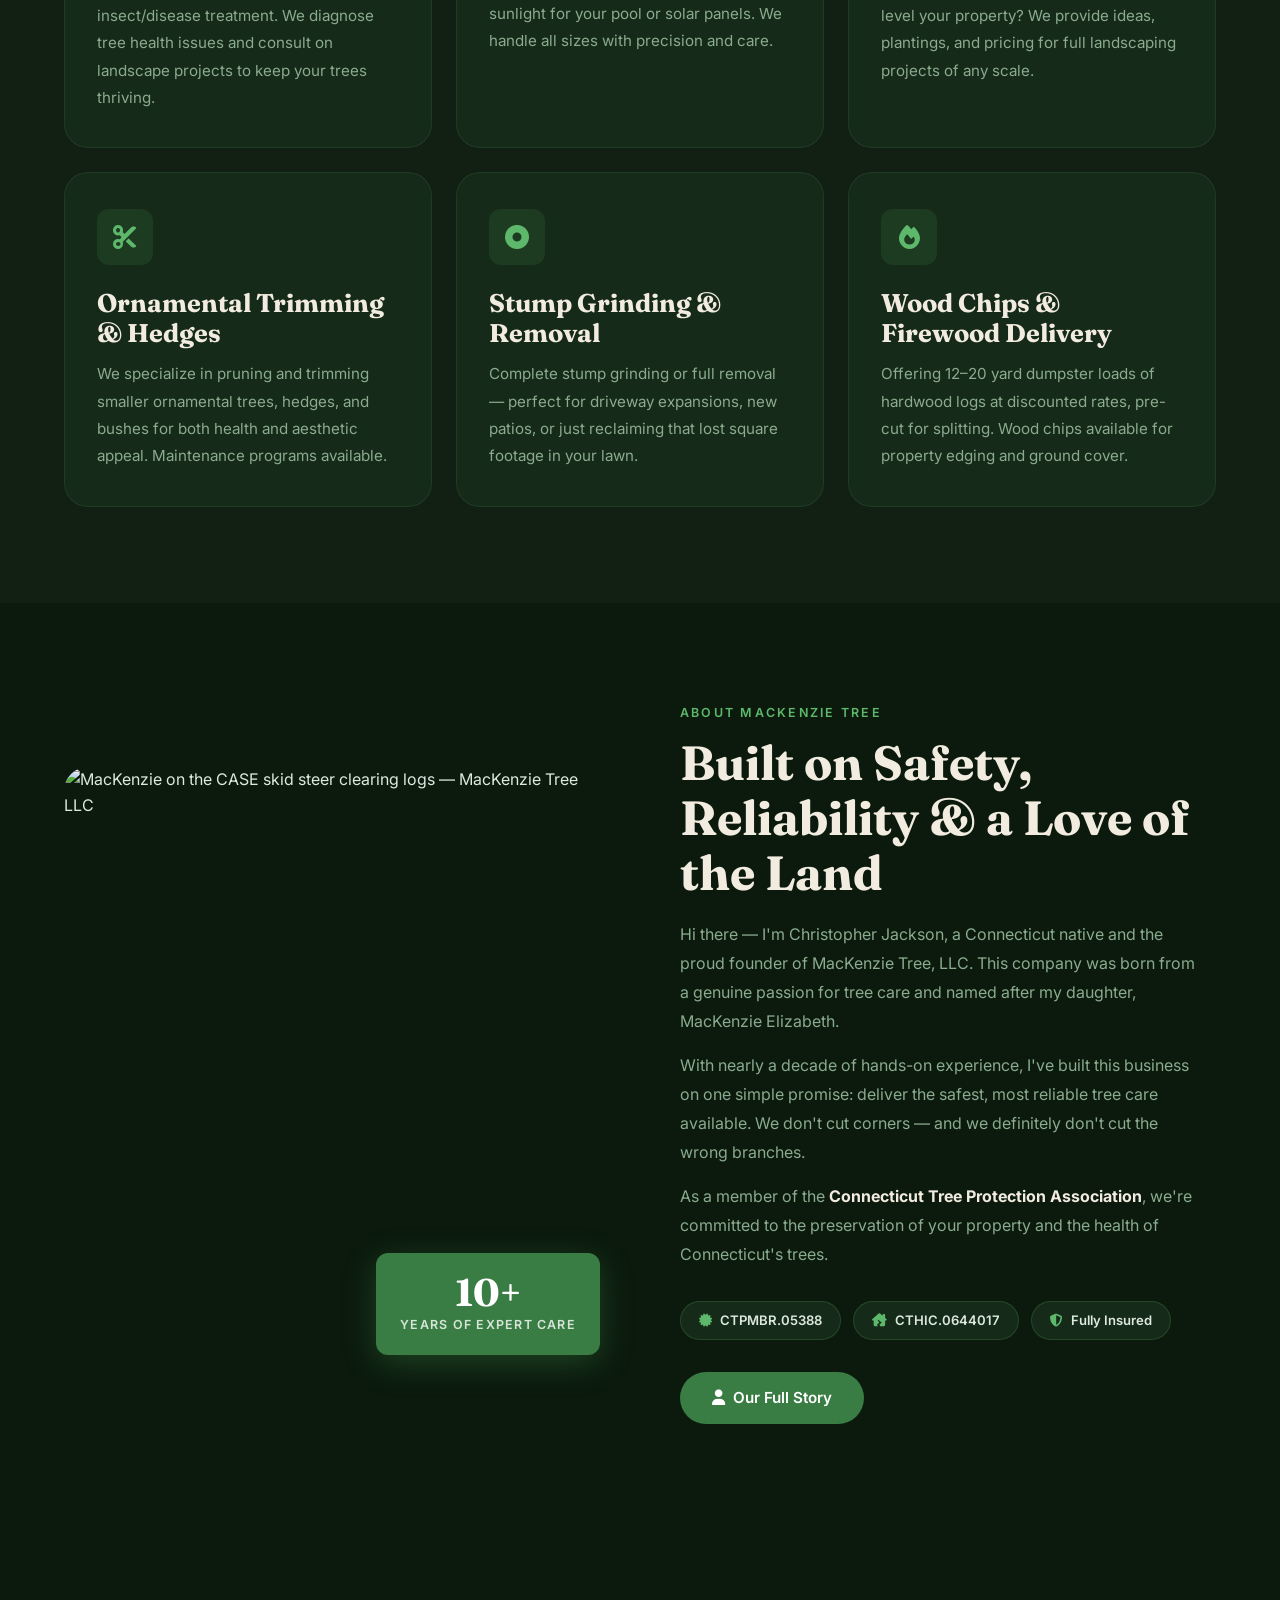
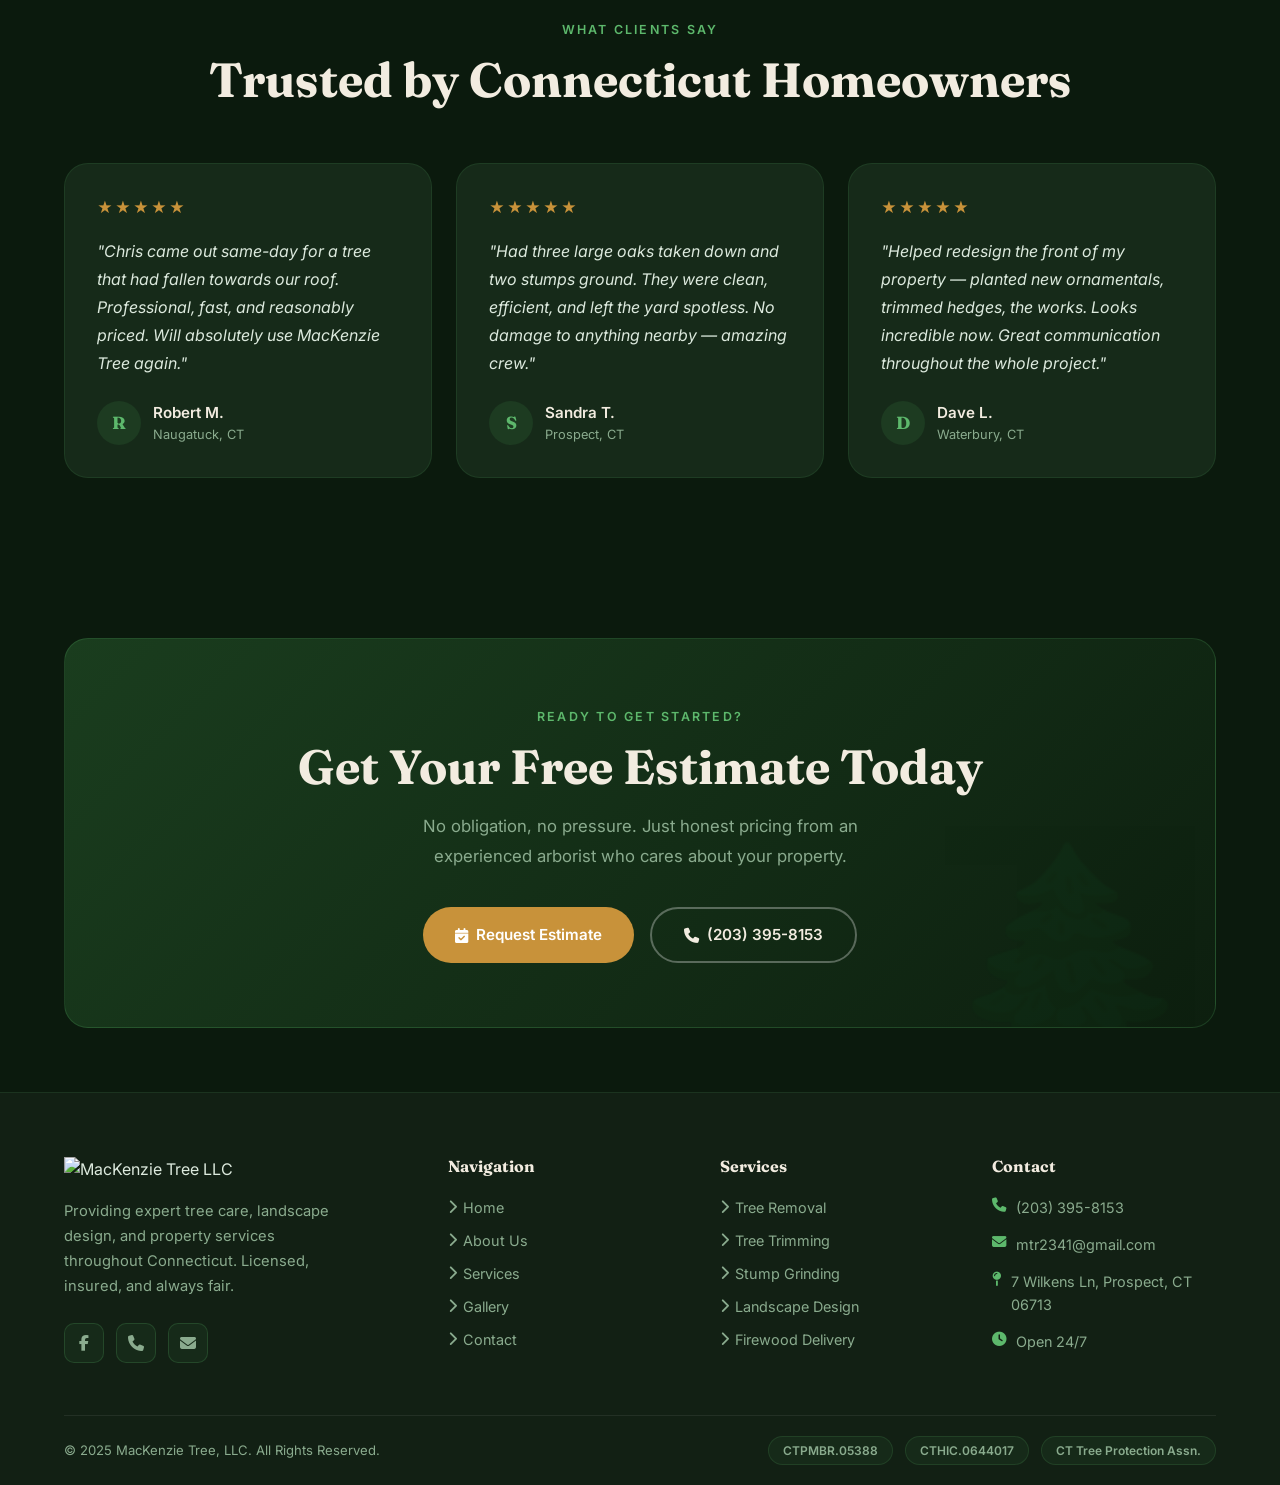
==== commit 1c6833a7: "fix: update all Facebook links to correct page (mackenzietreellc)" ====
--- a/index.html
+++ b/index.html
@@ -16,15 +16,12 @@
   <nav class="nav" id="nav">
     <div class="nav-inner">
       <a href="index.html" class="nav-logo" aria-label="MacKenzie Tree Home">
-        <div class="nav-logo-icon">🌲</div>
-        <div class="nav-logo-text">
-          <span>MacKenzie Tree</span>
-          <span>Prospect, CT</span>
-        </div>
+        <img src="images/logo-nav.png" alt="MacKenzie Tree LLC" class="nav-logo-img" />
       </a>
       <ul class="nav-links">
         <li><a href="index.html" class="active">Home</a></li>
         <li><a href="about.html">About</a></li>
+        <li><a href="services.html">Services</a></li>
         <li><a href="gallery.html">Gallery</a></li>
         <li><a href="contact.html">Contact</a></li>
       </ul>
@@ -44,6 +41,7 @@
   <div class="mobile-nav" id="mobile-nav">
     <a href="index.html" data-nav>Home</a>
     <a href="about.html" data-nav>About</a>
+    <a href="services.html" data-nav>Services</a>
     <a href="gallery.html" data-nav>Gallery</a>
     <a href="contact.html" data-nav>Contact</a>
     <div class="mobile-cta">
@@ -65,7 +63,7 @@
 
   <!-- ── Hero ───────────────────────────────────────────── -->
   <section class="hero" id="home">
-    <div class="hero-bg" style="background-image: url('images/hero.png');"></div>
+    <div class="hero-bg" style="background-image: url('images/real/hero-oak-tree.jpg');"></div>
     <div class="hero-overlay"></div>
     <div class="container">
       <div class="hero-content">
@@ -192,7 +190,7 @@
     <div class="container">
       <div class="about-preview">
         <div class="about-img-wrap reveal">
-          <img src="images/owner.png" alt="Christopher Jackson — Owner of MacKenzie Tree LLC" loading="lazy" />
+          <img src="images/real/about-skidsteer.jpg" alt="MacKenzie on the CASE skid steer clearing logs — MacKenzie Tree LLC" loading="lazy" />
           <div class="about-img-badge">
             <div class="num">10+</div>
             <div class="label">Years of Expert Care</div>
@@ -299,16 +297,12 @@
     <div class="container">
       <div class="footer-grid">
         <div class="footer-brand">
-          <div class="nav-logo">
-            <div class="nav-logo-icon">🌲</div>
-            <div class="nav-logo-text">
-              <span>MacKenzie Tree</span>
-              <span>Prospect, CT</span>
-            </div>
+          <div class="footer-logo-wrap">
+            <img src="images/logo-nav.png" alt="MacKenzie Tree LLC" class="footer-logo-img" />
           </div>
           <p>Providing expert tree care, landscape design, and property services throughout Connecticut. Licensed, insured, and always fair.</p>
           <div class="footer-socials">
-            <a href="https://www.facebook.com/mackenzietree" target="_blank" rel="noopener" class="social-icon" aria-label="Facebook">
+            <a href="https://www.facebook.com/mackenzietreellc" target="_blank" rel="noopener" class="social-icon" aria-label="Facebook">
               <i class="fa-brands fa-facebook-f"></i>
             </a>
             <a href="tel:+12033958153" class="social-icon" aria-label="Call us">
@@ -324,6 +318,7 @@
           <ul class="footer-links">
             <li><a href="index.html"><i class="fa-solid fa-chevron-right"></i> Home</a></li>
             <li><a href="about.html"><i class="fa-solid fa-chevron-right"></i> About Us</a></li>
+            <li><a href="services.html"><i class="fa-solid fa-chevron-right"></i> Services</a></li>
             <li><a href="gallery.html"><i class="fa-solid fa-chevron-right"></i> Gallery</a></li>
             <li><a href="contact.html"><i class="fa-solid fa-chevron-right"></i> Contact</a></li>
           </ul>
--- a/css/style.css
+++ b/css/style.css
@@ -6,29 +6,40 @@
 
 /* ── Tokens ─────────────────────────────────────────────── */
 :root {
-  --dark:          #0b1a0d;
-  --dark-2:        #122014;
-  --dark-card:     #162a19;
-  --green:         #3a7d44;
-  --green-light:   #5db86c;
-  --green-glow:    #3a7d4433;
-  --cream:         #f2ece0;
-  --cream-2:       #e8dfc9;
-  --text-light:    #dce9dd;
-  --text-muted:    #8aab8e;
-  --gold:          #c8923a;
-  --white:         #ffffff;
-  --radius:        12px;
-  --radius-lg:     24px;
-  --shadow:        0 8px 32px rgba(0,0,0,0.45);
-  --shadow-card:   0 4px 24px rgba(0,0,0,0.35);
-  --transition:    0.3s cubic-bezier(0.4,0,0.2,1);
-  --nav-h:         72px;
+  --dark: #0b1a0d;
+  --dark-2: #122014;
+  --dark-card: #162a19;
+  --green: #3a7d44;
+  --green-light: #5db86c;
+  --green-glow: #3a7d4433;
+  --cream: #f2ece0;
+  --cream-2: #e8dfc9;
+  --text-light: #dce9dd;
+  --text-muted: #8aab8e;
+  --gold: #c8923a;
+  --white: #ffffff;
+  --radius: 12px;
+  --radius-lg: 24px;
+  --shadow: 0 8px 32px rgba(0, 0, 0, 0.45);
+  --shadow-card: 0 4px 24px rgba(0, 0, 0, 0.35);
+  --transition: 0.3s cubic-bezier(0.4, 0, 0.2, 1);
+  --nav-h: 72px;
 }
 
 /* ── Reset ──────────────────────────────────────────────── */
-*, *::before, *::after { box-sizing: border-box; margin: 0; padding: 0; }
-html { scroll-behavior: smooth; font-size: 16px; }
+*,
+*::before,
+*::after {
+  box-sizing: border-box;
+  margin: 0;
+  padding: 0;
+}
+
+html {
+  scroll-behavior: smooth;
+  font-size: 16px;
+}
+
 body {
   font-family: 'Inter', sans-serif;
   background: var(--dark);
@@ -36,30 +47,88 @@
   overflow-x: hidden;
   line-height: 1.6;
 }
-img { display: block; max-width: 100%; }
-a { color: inherit; text-decoration: none; }
-ul { list-style: none; }
+
+img {
+  display: block;
+  max-width: 100%;
+}
+
+a {
+  color: inherit;
+  text-decoration: none;
+}
+
+ul {
+  list-style: none;
+}
 
 /* ── Typography ─────────────────────────────────────────── */
-h1, h2, h3, h4 {
+h1,
+h2,
+h3,
+h4 {
   font-family: 'Fraunces', serif;
   font-weight: 700;
   line-height: 1.15;
   color: var(--cream);
 }
-h1 { font-size: clamp(2.8rem, 6vw, 5.5rem); }
-h2 { font-size: clamp(2rem, 4vw, 3rem); }
-h3 { font-size: clamp(1.25rem, 2.5vw, 1.6rem); }
-h4 { font-size: 1.1rem; color: var(--green-light); }
-p  { font-size: 1rem; color: var(--text-muted); line-height: 1.8; }
+
+h1 {
+  font-size: clamp(2.2rem, 6vw, 5.5rem);
+}
+
+h2 {
+  font-size: clamp(2rem, 4vw, 3rem);
+}
+
+h3 {
+  font-size: clamp(1.25rem, 2.5vw, 1.6rem);
+}
+
+h4 {
+  font-size: 1.1rem;
+  color: var(--green-light);
+}
+
+p {
+  font-size: 1rem;
+  color: var(--text-muted);
+  line-height: 1.8;
+}
 
 /* ── Utilities ──────────────────────────────────────────── */
-.container    { max-width: 1200px; margin: 0 auto; padding: 0 24px; }
-.section      { padding: 96px 0; }
-.section-sm   { padding: 64px 0; }
-.text-center  { text-align: center; }
-.text-gold    { color: var(--gold); }
-.text-green   { color: var(--green-light); }
+.container {
+  max-width: 1200px;
+  margin: 0 auto;
+  padding: 0 24px;
+}
+
+.section {
+  padding: 96px 0;
+}
+
+.section-sm {
+  padding: 64px 0;
+}
+
+/* bottom clearance for sticky CTA bar on mobile */
+@media (max-width: 768px) {
+  body {
+    padding-bottom: 72px;
+  }
+}
+
+.text-center {
+  text-align: center;
+}
+
+.text-gold {
+  color: var(--gold);
+}
+
+.text-green {
+  color: var(--green-light);
+}
 
 .section-label {
   display: inline-block;
@@ -70,6 +139,7 @@
   color: var(--green-light);
   margin-bottom: 12px;
 }
+
 .section-desc {
   max-width: 600px;
   margin: 16px auto 0;
@@ -91,51 +161,61 @@
   transition: var(--transition);
   white-space: nowrap;
 }
+
 .btn-primary {
   background: var(--green);
   color: var(--white);
 }
+
 .btn-primary:hover {
   background: var(--green-light);
   transform: translateY(-2px);
   box-shadow: 0 8px 24px var(--green-glow);
 }
+
 .btn-outline {
   background: transparent;
   color: var(--cream);
-  border: 2px solid rgba(255,255,255,0.3);
-}
+  border: 2px solid rgba(255, 255, 255, 0.3);
+}
+
 .btn-outline:hover {
   border-color: var(--green-light);
   color: var(--green-light);
   transform: translateY(-2px);
 }
+
 .btn-gold {
   background: var(--gold);
   color: var(--white);
 }
+
 .btn-gold:hover {
   background: #d9a24d;
   transform: translateY(-2px);
-  box-shadow: 0 8px 24px rgba(200,146,58,0.4);
+  box-shadow: 0 8px 24px rgba(200, 146, 58, 0.4);
 }
 
 /* ── Navigation ─────────────────────────────────────────── */
 .nav {
   position: fixed;
-  top: 0; left: 0; right: 0;
+  top: 0;
+  left: 0;
+  right: 0;
   z-index: 1000;
   height: var(--nav-h);
   display: flex;
   align-items: center;
   transition: background var(--transition), box-shadow var(--transition);
 }
+
 .nav.scrolled {
-  background: rgba(11,26,13,0.92);
+  background: rgba(11, 26, 13, 0.92);
   backdrop-filter: blur(20px);
   -webkit-backdrop-filter: blur(20px);
-  box-shadow: 0 2px 24px rgba(0,0,0,0.5);
-}
+  box-shadow: 0 2px 24px rgba(0, 0, 0, 0.5);
+}
+
 .nav-inner {
   display: flex;
   align-items: center;
@@ -145,11 +225,13 @@
   margin: 0 auto;
   padding: 0 24px;
 }
+
 .nav-logo {
   display: flex;
   align-items: center;
   gap: 12px;
 }
+
 .nav-logo-icon {
   width: 42px;
   height: 42px;
@@ -161,28 +243,33 @@
   font-size: 1.4rem;
   flex-shrink: 0;
 }
+
 .nav-logo-text {
   display: flex;
   flex-direction: column;
   line-height: 1.1;
 }
+
 .nav-logo-text span:first-child {
   font-family: 'Fraunces', serif;
   font-weight: 700;
   font-size: 1.1rem;
   color: var(--cream);
 }
+
 .nav-logo-text span:last-child {
   font-size: 0.72rem;
   color: var(--green-light);
   letter-spacing: 0.1em;
   text-transform: uppercase;
 }
+
 .nav-links {
   display: flex;
   align-items: center;
   gap: 8px;
 }
+
 .nav-links a {
   font-size: 0.9rem;
   font-weight: 500;
@@ -191,15 +278,19 @@
   border-radius: 50px;
   transition: var(--transition);
 }
-.nav-links a:hover, .nav-links a.active {
+
+.nav-links a:hover,
+.nav-links a.active {
   color: var(--green-light);
   background: var(--green-glow);
 }
+
 .nav-cta {
   display: flex;
   align-items: center;
   gap: 16px;
 }
+
 .nav-phone {
   font-size: 0.9rem;
   font-weight: 600;
@@ -209,7 +300,11 @@
   gap: 6px;
   transition: var(--transition);
 }
-.nav-phone:hover { color: var(--green-light); }
+
+.nav-phone:hover {
+  color: var(--green-light);
+}
+
 .hamburger {
   display: none;
   flex-direction: column;
@@ -219,6 +314,7 @@
   background: none;
   border: none;
 }
+
 .hamburger span {
   display: block;
   width: 24px;
@@ -227,25 +323,36 @@
   border-radius: 2px;
   transition: var(--transition);
 }
-.hamburger.open span:nth-child(1) { transform: translateY(7px) rotate(45deg); }
-.hamburger.open span:nth-child(2) { opacity: 0; }
-.hamburger.open span:nth-child(3) { transform: translateY(-7px) rotate(-45deg); }
+
+.hamburger.open span:nth-child(1) {
+  transform: translateY(7px) rotate(45deg);
+}
+
+.hamburger.open span:nth-child(2) {
+  opacity: 0;
+}
+
+.hamburger.open span:nth-child(3) {
+  transform: translateY(-7px) rotate(-45deg);
+}
 
 /* Mobile nav */
 .mobile-nav {
   display: none;
   position: fixed;
   top: var(--nav-h);
-  left: 0; right: 0;
-  background: rgba(11,26,13,0.97);
+  left: 0;
+  right: 0;
+  background: rgba(11, 26, 13, 0.97);
   backdrop-filter: blur(20px);
   padding: 24px;
   z-index: 999;
-  border-top: 1px solid rgba(93,184,108,0.15);
+  border-top: 1px solid rgba(93, 184, 108, 0.15);
   transform: translateY(-20px);
   opacity: 0;
   transition: var(--transition);
 }
+
 .mobile-nav.open {
   display: flex;
   flex-direction: column;
@@ -253,6 +360,7 @@
   transform: translateY(0);
   opacity: 1;
 }
+
 .mobile-nav a {
   display: block;
   padding: 14px 20px;
@@ -262,11 +370,16 @@
   border-radius: var(--radius);
   transition: var(--transition);
 }
-.mobile-nav a:hover { background: var(--green-glow); color: var(--green-light); }
+
+.mobile-nav a:hover {
+  background: var(--green-glow);
+  color: var(--green-light);
+}
+
 .mobile-nav .mobile-cta {
   margin-top: 16px;
   padding-top: 16px;
-  border-top: 1px solid rgba(255,255,255,0.1);
+  border-top: 1px solid rgba(255, 255, 255, 0.1);
   display: flex;
   flex-direction: column;
   gap: 12px;
@@ -275,21 +388,35 @@
 /* ── Sticky CTA Bar ─────────────────────────────────────── */
 .sticky-cta {
   position: fixed;
-  bottom: 0; left: 0; right: 0;
+  bottom: 0;
+  left: 0;
+  right: 0;
   z-index: 999;
   background: var(--dark-2);
-  border-top: 1px solid rgba(93,184,108,0.2);
+  border-top: 1px solid rgba(93, 184, 108, 0.2);
   padding: 12px 24px;
   display: none;
   align-items: center;
   justify-content: space-between;
   gap: 12px;
 }
+
 @media (max-width: 768px) {
-  .sticky-cta { display: flex; }
-}
-.sticky-cta-text { font-size: 0.85rem; color: var(--text-muted); }
-.sticky-cta-text strong { color: var(--cream); font-size: 1rem; display: block; }
+  .sticky-cta {
+    display: flex;
+  }
+}
+
+.sticky-cta-text {
+  font-size: 0.85rem;
+  color: var(--text-muted);
+}
+
+.sticky-cta-text strong {
+  color: var(--cream);
+  font-size: 1rem;
+  display: block;
+}
 
 /* ── Hero ───────────────────────────────────────────────── */
 .hero {
@@ -299,6 +426,7 @@
   align-items: center;
   overflow: hidden;
 }
+
 .hero-bg {
   position: absolute;
   inset: 0;
@@ -308,28 +436,32 @@
   transform: scale(1.05);
   transition: transform 20s ease;
 }
-.hero-bg.loaded { transform: scale(1); }
+
+.hero-bg.loaded {
+  transform: scale(1);
+}
+
 .hero-overlay {
   position: absolute;
   inset: 0;
-  background: linear-gradient(
-    135deg,
-    rgba(11,26,13,0.88) 0%,
-    rgba(11,26,13,0.6) 50%,
-    rgba(11,26,13,0.4) 100%
-  );
-}
+  background: linear-gradient(135deg,
+      rgba(11, 26, 13, 0.88) 0%,
+      rgba(11, 26, 13, 0.6) 50%,
+      rgba(11, 26, 13, 0.4) 100%);
+}
+
 .hero-content {
   position: relative;
   z-index: 2;
   max-width: 700px;
 }
+
 .hero-badge {
   display: inline-flex;
   align-items: center;
   gap: 8px;
-  background: rgba(93,184,108,0.15);
-  border: 1px solid rgba(93,184,108,0.3);
+  background: rgba(93, 184, 108, 0.15);
+  border: 1px solid rgba(93, 184, 108, 0.3);
   border-radius: 50px;
   padding: 8px 20px;
   margin-bottom: 28px;
@@ -339,22 +471,31 @@
   text-transform: uppercase;
   color: var(--green-light);
 }
+
 .hero h1 {
   margin-bottom: 24px;
-  text-shadow: 0 2px 20px rgba(0,0,0,0.5);
-}
+  text-shadow: 0 2px 20px rgba(0, 0, 0, 0.5);
+}
+
 .hero h1 em {
   font-style: italic;
   color: var(--green-light);
 }
+
 .hero-sub {
   font-size: 1.15rem;
-  color: rgba(220,233,221,0.85);
+  color: rgba(220, 233, 221, 0.85);
   margin-bottom: 40px;
   max-width: 520px;
   line-height: 1.7;
 }
-.hero-actions { display: flex; gap: 16px; flex-wrap: wrap; }
+
+.hero-actions {
+  display: flex;
+  gap: 16px;
+  flex-wrap: wrap;
+}
+
 .hero-scroll {
   position: absolute;
   bottom: 36px;
@@ -371,7 +512,11 @@
   color: var(--text-muted);
   animation: bounceY 2s infinite;
 }
-.hero-scroll i { font-size: 1.2rem; }
+
+.hero-scroll i {
+  font-size: 1.2rem;
+}
+
 .hero-stats {
   position: absolute;
   bottom: 80px;
@@ -379,10 +524,14 @@
   z-index: 2;
   display: flex;
   gap: 32px;
-}
+  /* prevent overflow on narrow screens */
+  max-width: calc(100% - 48px);
+}
+
 .hero-stat {
   text-align: center;
 }
+
 .hero-stat-num {
   font-family: 'Fraunces', serif;
   font-size: 2.4rem;
@@ -390,6 +539,7 @@
   color: var(--cream);
   line-height: 1;
 }
+
 .hero-stat-label {
   font-size: 0.78rem;
   color: var(--text-muted);
@@ -399,38 +549,50 @@
 }
 
 /* ── Services ───────────────────────────────────────────── */
-.services { background: var(--dark-2); }
+.services {
+  background: var(--dark-2);
+}
+
 .services-grid {
   display: grid;
   grid-template-columns: repeat(auto-fit, minmax(320px, 1fr));
   gap: 24px;
   margin-top: 56px;
 }
+
 .service-card {
   background: var(--dark-card);
-  border: 1px solid rgba(93,184,108,0.12);
+  border: 1px solid rgba(93, 184, 108, 0.12);
   border-radius: var(--radius-lg);
   padding: 36px 32px;
   transition: var(--transition);
   position: relative;
   overflow: hidden;
 }
+
 .service-card::before {
   content: '';
   position: absolute;
-  top: 0; left: 0; right: 0;
+  top: 0;
+  left: 0;
+  right: 0;
   height: 3px;
   background: linear-gradient(90deg, var(--green), var(--green-light));
   transform: scaleX(0);
   transform-origin: left;
   transition: var(--transition);
 }
+
 .service-card:hover {
   transform: translateY(-6px);
-  border-color: rgba(93,184,108,0.35);
-  box-shadow: 0 16px 48px rgba(0,0,0,0.4);
-}
-.service-card:hover::before { transform: scaleX(1); }
+  border-color: rgba(93, 184, 108, 0.35);
+  box-shadow: 0 16px 48px rgba(0, 0, 0, 0.4);
+}
+
+.service-card:hover::before {
+  transform: scaleX(1);
+}
+
 .service-icon {
   width: 56px;
   height: 56px;
@@ -444,12 +606,19 @@
   margin-bottom: 24px;
   transition: var(--transition);
 }
+
 .service-card:hover .service-icon {
   background: var(--green);
   color: var(--white);
 }
-.service-card h3 { margin-bottom: 12px; }
-.service-card p { font-size: 0.95rem; }
+
+.service-card h3 {
+  margin-bottom: 12px;
+}
+
+.service-card p {
+  font-size: 0.95rem;
+}
 
 /* ── About Preview ──────────────────────────────────────── */
 .about-preview {
@@ -458,25 +627,31 @@
   gap: 80px;
   align-items: center;
 }
+
 .about-img-wrap {
   position: relative;
-}
+  /* extra bottom padding so the badge doesn't get clipped */
+  padding-bottom: 28px;
+}
+
 .about-img-wrap img {
   width: 100%;
   border-radius: var(--radius-lg);
   object-fit: cover;
   height: 560px;
 }
+
 .about-img-badge {
   position: absolute;
-  bottom: -20px;
-  right: -20px;
+  bottom: 0;
+  right: 0;
   background: var(--green);
   border-radius: var(--radius);
   padding: 20px 24px;
   text-align: center;
-  box-shadow: 0 8px 32px rgba(58,125,68,0.4);
-}
+  box-shadow: 0 8px 32px rgba(58, 125, 68, 0.4);
+}
+
 .about-img-badge .num {
   font-family: 'Fraunces', serif;
   font-size: 2.4rem;
@@ -484,43 +659,59 @@
   color: var(--white);
   line-height: 1;
 }
+
 .about-img-badge .label {
   font-size: 0.78rem;
   font-weight: 600;
   text-transform: uppercase;
   letter-spacing: 0.1em;
-  color: rgba(255,255,255,0.8);
+  color: rgba(255, 255, 255, 0.8);
   margin-top: 4px;
 }
-.about-content { padding-right: 20px; }
-.about-content h2 { margin-bottom: 20px; }
-.about-content p { margin-bottom: 16px; }
+
+.about-content {
+  padding-right: 20px;
+}
+
+.about-content h2 {
+  margin-bottom: 20px;
+}
+
+.about-content p {
+  margin-bottom: 16px;
+}
+
 .credentials {
   display: flex;
   flex-wrap: wrap;
   gap: 12px;
   margin: 32px 0;
 }
+
 .credential-badge {
   display: flex;
   align-items: center;
   gap: 8px;
   background: var(--dark-card);
-  border: 1px solid rgba(93,184,108,0.2);
+  border: 1px solid rgba(93, 184, 108, 0.2);
   border-radius: 50px;
   padding: 8px 18px;
   font-size: 0.82rem;
   font-weight: 600;
   color: var(--text-light);
 }
-.credential-badge i { color: var(--green-light); }
+
+.credential-badge i {
+  color: var(--green-light);
+}
 
 /* ── Trust Bar ──────────────────────────────────────────── */
 .trust-bar {
   background: var(--dark-2);
-  border-top: 1px solid rgba(93,184,108,0.1);
-  border-bottom: 1px solid rgba(93,184,108,0.1);
-}
+  border-top: 1px solid rgba(93, 184, 108, 0.1);
+  border-bottom: 1px solid rgba(93, 184, 108, 0.1);
+}
+
 .trust-bar-inner {
   display: flex;
   align-items: center;
@@ -529,6 +720,7 @@
   flex-wrap: wrap;
   padding: 36px 0;
 }
+
 .trust-item {
   display: flex;
   align-items: center;
@@ -538,34 +730,48 @@
   color: var(--text-muted);
   transition: var(--transition);
 }
-.trust-item i { font-size: 1.1rem; color: var(--green-light); }
-.trust-item:hover { color: var(--cream); }
+
+.trust-item i {
+  font-size: 1.1rem;
+  color: var(--green-light);
+}
+
+.trust-item:hover {
+  color: var(--cream);
+}
 
 /* ── Testimonials ───────────────────────────────────────── */
-.testimonials { background: var(--dark); }
+.testimonials {
+  background: var(--dark);
+}
+
 .testimonials-grid {
   display: grid;
   grid-template-columns: repeat(auto-fit, minmax(300px, 1fr));
   gap: 24px;
   margin-top: 56px;
 }
+
 .testimonial-card {
   background: var(--dark-card);
-  border: 1px solid rgba(93,184,108,0.12);
+  border: 1px solid rgba(93, 184, 108, 0.12);
   border-radius: var(--radius-lg);
   padding: 32px;
   transition: var(--transition);
 }
+
 .testimonial-card:hover {
   transform: translateY(-4px);
-  border-color: rgba(93,184,108,0.3);
-}
+  border-color: rgba(93, 184, 108, 0.3);
+}
+
 .stars {
   color: var(--gold);
   font-size: 0.95rem;
   margin-bottom: 16px;
   letter-spacing: 2px;
 }
+
 .testimonial-text {
   font-size: 1rem;
   color: var(--text-light);
@@ -573,11 +779,13 @@
   margin-bottom: 24px;
   font-style: italic;
 }
+
 .testimonial-author {
   display: flex;
   align-items: center;
   gap: 12px;
 }
+
 .author-avatar {
   width: 44px;
   height: 44px;
@@ -592,11 +800,13 @@
   color: var(--green-light);
   flex-shrink: 0;
 }
+
 .author-name {
   font-weight: 600;
   font-size: 0.95rem;
   color: var(--cream);
 }
+
 .author-location {
   font-size: 0.8rem;
   color: var(--text-muted);
@@ -605,14 +815,14 @@
 /* ── CTA Banner ─────────────────────────────────────────── */
 .cta-banner {
   background: linear-gradient(135deg, #1a3d1e 0%, #0d1f0f 100%);
-  border: 1px solid rgba(93,184,108,0.2);
+  border: 1px solid rgba(93, 184, 108, 0.2);
   border-radius: var(--radius-lg);
   padding: 64px 48px;
   text-align: center;
-  margin: 0 24px;
   position: relative;
   overflow: hidden;
 }
+
 .cta-banner::before {
   content: '🌲';
   position: absolute;
@@ -622,37 +832,56 @@
   right: 20px;
   line-height: 1;
 }
-.cta-banner h2 { margin-bottom: 16px; }
-.cta-banner p { max-width: 500px; margin: 0 auto 36px; font-size: 1.05rem; }
-.cta-banner-actions { display: flex; gap: 16px; justify-content: center; flex-wrap: wrap; }
+
+.cta-banner h2 {
+  margin-bottom: 16px;
+}
+
+.cta-banner p {
+  max-width: 500px;
+  margin: 0 auto 36px;
+  font-size: 1.05rem;
+}
+
+.cta-banner-actions {
+  display: flex;
+  gap: 16px;
+  justify-content: center;
+  flex-wrap: wrap;
+}
 
 /* ── Footer ─────────────────────────────────────────────── */
 footer {
   background: var(--dark-2);
-  border-top: 1px solid rgba(93,184,108,0.12);
+  border-top: 1px solid rgba(93, 184, 108, 0.12);
   padding: 64px 0 0;
 }
+
 .footer-grid {
   display: grid;
   grid-template-columns: 1.5fr 1fr 1fr 1fr;
   gap: 48px;
   padding-bottom: 48px;
 }
+
 .footer-brand p {
   margin-top: 16px;
   font-size: 0.92rem;
   line-height: 1.7;
   max-width: 280px;
 }
+
 .footer-socials {
   display: flex;
   gap: 12px;
   margin-top: 24px;
 }
+
 .social-icon {
-  width: 40px; height: 40px;
+  width: 40px;
+  height: 40px;
   background: var(--dark-card);
-  border: 1px solid rgba(93,184,108,0.2);
+  border: 1px solid rgba(93, 184, 108, 0.2);
   border-radius: 10px;
   display: flex;
   align-items: center;
@@ -661,22 +890,26 @@
   color: var(--text-muted);
   transition: var(--transition);
 }
+
 .social-icon:hover {
   background: var(--green);
   color: var(--white);
   border-color: var(--green);
 }
+
 .footer-col h4 {
   font-family: 'Fraunces', serif;
   font-size: 1rem;
   color: var(--cream);
   margin-bottom: 20px;
 }
+
 .footer-links {
   display: flex;
   flex-direction: column;
   gap: 10px;
 }
+
 .footer-links a {
   font-size: 0.9rem;
   color: var(--text-muted);
@@ -685,7 +918,11 @@
   align-items: center;
   gap: 6px;
 }
-.footer-links a:hover { color: var(--green-light); }
+
+.footer-links a:hover {
+  color: var(--green-light);
+}
+
 .footer-contact-item {
   display: flex;
   align-items: flex-start;
@@ -694,14 +931,19 @@
   font-size: 0.9rem;
   color: var(--text-muted);
 }
+
 .footer-contact-item i {
   color: var(--green-light);
   margin-top: 2px;
   flex-shrink: 0;
 }
-.footer-contact-item a:hover { color: var(--green-light); }
+
+.footer-contact-item a:hover {
+  color: var(--green-light);
+}
+
 .footer-bottom {
-  border-top: 1px solid rgba(255,255,255,0.07);
+  border-top: 1px solid rgba(255, 255, 255, 0.07);
   padding: 20px 0;
   display: flex;
   align-items: center;
@@ -711,14 +953,16 @@
   font-size: 0.82rem;
   color: var(--text-muted);
 }
+
 .footer-licenses {
   display: flex;
   gap: 12px;
   flex-wrap: wrap;
 }
+
 .license-chip {
   background: var(--dark-card);
-  border: 1px solid rgba(93,184,108,0.15);
+  border: 1px solid rgba(93, 184, 108, 0.15);
   border-radius: 50px;
   padding: 4px 14px;
   font-size: 0.75rem;
@@ -734,61 +978,89 @@
   position: relative;
   overflow: hidden;
 }
+
 .page-hero::after {
   content: '';
   position: absolute;
-  bottom: 0; left: 0; right: 0;
+  bottom: 0;
+  left: 0;
+  right: 0;
   height: 1px;
   background: linear-gradient(90deg, transparent, var(--green), transparent);
 }
 
 /* ── About Page ─────────────────────────────────────────── */
-.about-full-section { padding: 96px 0; }
+.about-full-section {
+  padding: 96px 0;
+}
+
 .about-story {
   display: grid;
   grid-template-columns: 1fr 1fr;
   gap: 80px;
   align-items: center;
 }
+
 .about-story img {
   width: 100%;
   height: 580px;
   object-fit: cover;
   border-radius: var(--radius-lg);
 }
-.about-story-text h2 { margin-bottom: 24px; }
-.about-story-text p { margin-bottom: 16px; }
-.certs-section { background: var(--dark-2); }
+
+.about-story-text h2 {
+  margin-bottom: 24px;
+}
+
+.about-story-text p {
+  margin-bottom: 16px;
+}
+
+.certs-section {
+  background: var(--dark-2);
+}
+
 .certs-grid {
   display: grid;
   grid-template-columns: repeat(auto-fit, minmax(220px, 1fr));
   gap: 24px;
   margin-top: 48px;
 }
+
 .cert-card {
   background: var(--dark-card);
-  border: 1px solid rgba(93,184,108,0.15);
+  border: 1px solid rgba(93, 184, 108, 0.15);
   border-radius: var(--radius-lg);
   padding: 36px 24px;
   text-align: center;
   transition: var(--transition);
 }
+
 .cert-card:hover {
-  border-color: rgba(93,184,108,0.4);
+  border-color: rgba(93, 184, 108, 0.4);
   transform: translateY(-4px);
 }
+
 .cert-icon {
   font-size: 2.2rem;
   color: var(--green-light);
   margin-bottom: 16px;
 }
-.cert-card h3 { font-size: 1rem; margin-bottom: 8px; }
-.cert-card p { font-size: 0.85rem; }
+
+.cert-card h3 {
+  font-size: 1rem;
+  margin-bottom: 8px;
+}
+
+.cert-card p {
+  font-size: 0.85rem;
+}
+
 .cert-code {
   display: inline-block;
   margin-top: 16px;
   background: var(--green-glow);
-  border: 1px solid rgba(93,184,108,0.2);
+  border: 1px solid rgba(93, 184, 108, 0.2);
   border-radius: 50px;
   padding: 4px 16px;
   font-family: monospace;
@@ -804,9 +1076,10 @@
   flex-wrap: wrap;
   margin-bottom: 48px;
 }
+
 .filter-btn {
   background: var(--dark-card);
-  border: 1px solid rgba(93,184,108,0.2);
+  border: 1px solid rgba(93, 184, 108, 0.2);
   border-radius: 50px;
   padding: 10px 24px;
   font-family: 'Inter', sans-serif;
@@ -816,15 +1089,19 @@
   cursor: pointer;
   transition: var(--transition);
 }
-.filter-btn:hover, .filter-btn.active {
+
+.filter-btn:hover,
+.filter-btn.active {
   background: var(--green);
   border-color: var(--green);
   color: var(--white);
 }
+
 .gallery-grid {
   columns: 3 280px;
   column-gap: 16px;
 }
+
 .gallery-item {
   break-inside: avoid;
   position: relative;
@@ -834,30 +1111,46 @@
   cursor: pointer;
   transition: var(--transition);
 }
-.gallery-item:hover { transform: scale(1.02); }
+
+.gallery-item:hover {
+  transform: scale(1.02);
+}
+
 .gallery-item img {
   width: 100%;
   display: block;
   transition: var(--transition);
 }
-.gallery-item:hover img { filter: brightness(0.7); }
+
+.gallery-item:hover img {
+  filter: brightness(0.7);
+}
+
 .gallery-overlay {
   position: absolute;
   inset: 0;
-  background: rgba(11,26,13,0.6);
+  background: rgba(11, 26, 13, 0.6);
   display: flex;
   align-items: center;
   justify-content: center;
   opacity: 0;
   transition: var(--transition);
 }
-.gallery-item:hover .gallery-overlay { opacity: 1; }
-.gallery-overlay i { font-size: 2rem; color: var(--white); }
+
+.gallery-item:hover .gallery-overlay {
+  opacity: 1;
+}
+
+.gallery-overlay i {
+  font-size: 2rem;
+  color: var(--white);
+}
+
 .gallery-cat {
   position: absolute;
   top: 12px;
   left: 12px;
-  background: rgba(11,26,13,0.75);
+  background: rgba(11, 26, 13, 0.75);
   backdrop-filter: blur(8px);
   border-radius: 50px;
   padding: 4px 12px;
@@ -867,26 +1160,34 @@
   text-transform: uppercase;
   letter-spacing: 0.08em;
 }
-.gallery-item.hidden { display: none; }
+
+.gallery-item.hidden {
+  display: none;
+}
 
 /* Lightbox */
 .lightbox {
   position: fixed;
   inset: 0;
   z-index: 9999;
-  background: rgba(0,0,0,0.92);
+  background: rgba(0, 0, 0, 0.92);
   display: none;
   align-items: center;
   justify-content: center;
   padding: 40px;
 }
-.lightbox.open { display: flex; }
+
+.lightbox.open {
+  display: flex;
+}
+
 .lightbox img {
   max-width: 90vw;
   max-height: 85vh;
   object-fit: contain;
   border-radius: var(--radius);
 }
+
 .lightbox-close {
   position: absolute;
   top: 20px;
@@ -899,7 +1200,11 @@
   line-height: 1;
   transition: var(--transition);
 }
-.lightbox-close:hover { color: var(--green-light); transform: scale(1.2); }
+
+.lightbox-close:hover {
+  color: var(--green-light);
+  transform: scale(1.2);
+}
 
 /* ── Contact Page ───────────────────────────────────────── */
 .contact-layout {
@@ -908,10 +1213,16 @@
   gap: 64px;
   align-items: start;
 }
-.contact-info-cards { display: flex; flex-direction: column; gap: 16px; }
+
+.contact-info-cards {
+  display: flex;
+  flex-direction: column;
+  gap: 16px;
+}
+
 .contact-card {
   background: var(--dark-card);
-  border: 1px solid rgba(93,184,108,0.15);
+  border: 1px solid rgba(93, 184, 108, 0.15);
   border-radius: var(--radius-lg);
   padding: 24px 28px;
   display: flex;
@@ -919,9 +1230,15 @@
   gap: 16px;
   transition: var(--transition);
 }
-.contact-card:hover { border-color: rgba(93,184,108,0.35); transform: translateX(4px); }
+
+.contact-card:hover {
+  border-color: rgba(93, 184, 108, 0.35);
+  transform: translateX(4px);
+}
+
 .contact-card-icon {
-  width: 48px; height: 48px;
+  width: 48px;
+  height: 48px;
   background: var(--green-glow);
   border-radius: var(--radius);
   display: flex;
@@ -931,23 +1248,50 @@
   color: var(--green-light);
   flex-shrink: 0;
 }
-.contact-card-text h4 { margin-bottom: 4px; }
-.contact-card-text p, .contact-card-text a {
+
+.contact-card-text h4 {
+  margin-bottom: 4px;
+}
+
+.contact-card-text p,
+.contact-card-text a {
   font-size: 0.95rem;
   color: var(--text-light);
   transition: var(--transition);
 }
-.contact-card-text a:hover { color: var(--green-light); }
+
+.contact-card-text a:hover {
+  color: var(--green-light);
+}
+
 .contact-form-box {
   background: var(--dark-card);
-  border: 1px solid rgba(93,184,108,0.15);
+  border: 1px solid rgba(93, 184, 108, 0.15);
   border-radius: var(--radius-lg);
   padding: 40px;
 }
-.contact-form-box h3 { margin-bottom: 8px; }
-.contact-form-box > p { margin-bottom: 28px; }
-.form-row { display: grid; grid-template-columns: 1fr 1fr; gap: 16px; }
-.form-group { display: flex; flex-direction: column; gap: 6px; margin-bottom: 20px; }
+
+.contact-form-box h3 {
+  margin-bottom: 8px;
+}
+
+.contact-form-box>p {
+  margin-bottom: 28px;
+}
+
+.form-row {
+  display: grid;
+  grid-template-columns: 1fr 1fr;
+  gap: 16px;
+}
+
+.form-group {
+  display: flex;
+  flex-direction: column;
+  gap: 6px;
+  margin-bottom: 20px;
+}
+
 .form-group label {
   font-size: 0.82rem;
   font-weight: 600;
@@ -955,11 +1299,12 @@
   letter-spacing: 0.1em;
   color: var(--text-muted);
 }
+
 .form-group input,
 .form-group select,
 .form-group textarea {
-  background: rgba(255,255,255,0.04);
-  border: 1px solid rgba(93,184,108,0.2);
+  background: rgba(255, 255, 255, 0.04);
+  border: 1px solid rgba(93, 184, 108, 0.2);
   border-radius: var(--radius);
   padding: 14px 16px;
   font-family: 'Inter', sans-serif;
@@ -969,24 +1314,40 @@
   outline: none;
   width: 100%;
 }
+
 .form-group input::placeholder,
-.form-group textarea::placeholder { color: var(--text-muted); }
+.form-group textarea::placeholder {
+  color: var(--text-muted);
+}
+
 .form-group input:focus,
 .form-group select:focus,
 .form-group textarea:focus {
   border-color: var(--green-light);
-  background: rgba(93,184,108,0.06);
+  background: rgba(93, 184, 108, 0.06);
   box-shadow: 0 0 0 3px var(--green-glow);
 }
-.form-group select option { background: var(--dark-2); color: var(--cream); }
-.form-group textarea { resize: vertical; min-height: 120px; }
+
+.form-group select option {
+  background: var(--dark-2);
+  color: var(--cream);
+}
+
+.form-group textarea {
+  resize: vertical;
+  min-height: 120px;
+}
+
 .map-wrap {
   margin-top: 64px;
   border-radius: var(--radius-lg);
   overflow: hidden;
-  border: 1px solid rgba(93,184,108,0.15);
-}
-.map-wrap iframe { display: block; }
+  border: 1px solid rgba(93, 184, 108, 0.15);
+}
+
+.map-wrap iframe {
+  display: block;
+}
 
 /* ── Scroll Reveal ──────────────────────────────────────── */
 .reveal {
@@ -994,62 +1355,293 @@
   transform: translateY(30px);
   transition: opacity 0.7s ease, transform 0.7s ease;
 }
+
 .reveal.revealed {
   opacity: 1;
   transform: translateY(0);
 }
-.reveal-delay-1 { transition-delay: 0.1s; }
-.reveal-delay-2 { transition-delay: 0.2s; }
-.reveal-delay-3 { transition-delay: 0.3s; }
-.reveal-delay-4 { transition-delay: 0.4s; }
-.reveal-delay-5 { transition-delay: 0.5s; }
+
+.reveal-delay-1 {
+  transition-delay: 0.1s;
+}
+
+.reveal-delay-2 {
+  transition-delay: 0.2s;
+}
+
+.reveal-delay-3 {
+  transition-delay: 0.3s;
+}
+
+.reveal-delay-4 {
+  transition-delay: 0.4s;
+}
+
+.reveal-delay-5 {
+  transition-delay: 0.5s;
+}
 
 /* ── Animations ─────────────────────────────────────────── */
 @keyframes bounceY {
-  0%, 100% { transform: translateX(-50%) translateY(0); }
-  50%       { transform: translateX(-50%) translateY(8px); }
-}
+
+  0%,
+  100% {
+    transform: translateX(-50%) translateY(0);
+  }
+
+  50% {
+    transform: translateX(-50%) translateY(8px);
+  }
+}
+
 @keyframes fadeInUp {
-  from { opacity: 0; transform: translateY(40px); }
-  to   { opacity: 1; transform: translateY(0); }
-}
-.hero-content > * { animation: fadeInUp 0.8s ease both; }
-.hero-content > *:nth-child(1) { animation-delay: 0.1s; }
-.hero-content > *:nth-child(2) { animation-delay: 0.25s; }
-.hero-content > *:nth-child(3) { animation-delay: 0.4s; }
-.hero-content > *:nth-child(4) { animation-delay: 0.55s; }
-.hero-stats { animation: fadeInUp 0.8s ease 0.6s both; }
+  from {
+    opacity: 0;
+    transform: translateY(40px);
+  }
+
+  to {
+    opacity: 1;
+    transform: translateY(0);
+  }
+}
+
+.hero-content>* {
+  animation: fadeInUp 0.8s ease both;
+}
+
+.hero-content>*:nth-child(1) {
+  animation-delay: 0.1s;
+}
+
+.hero-content>*:nth-child(2) {
+  animation-delay: 0.25s;
+}
+
+.hero-content>*:nth-child(3) {
+  animation-delay: 0.4s;
+}
+
+.hero-content>*:nth-child(4) {
+  animation-delay: 0.55s;
+}
+
+.hero-stats {
+  animation: fadeInUp 0.8s ease 0.6s both;
+}
 
 /* ── Responsive ─────────────────────────────────────────── */
 @media (max-width: 1024px) {
-  .about-preview { grid-template-columns: 1fr; gap: 48px; }
-  .about-content { padding-right: 0; }
-  .about-img-badge { right: 0; bottom: -16px; }
-  .about-story { grid-template-columns: 1fr; }
-  .contact-layout { grid-template-columns: 1fr; }
-  .footer-grid { grid-template-columns: 1fr 1fr; }
-  .hero-stats { bottom: auto; right: auto; position: relative; margin-top: 40px; justify-content: flex-start; }
+  .about-preview {
+    grid-template-columns: 1fr;
+    gap: 56px;
+  }
+
+  .about-content {
+    padding-right: 0;
+  }
+
+  .about-img-wrap img {
+    height: 420px;
+  }
+
+  .about-story {
+    grid-template-columns: 1fr;
+  }
+
+  .contact-layout {
+    grid-template-columns: 1fr;
+  }
+
+  .footer-grid {
+    grid-template-columns: 1fr 1fr;
+  }
+
+  /* Move stats below hero content on tablets */
+  .hero-stats {
+    position: static;
+    margin-top: 40px;
+    justify-content: flex-start;
+  }
+
+  .hero-content {
+    max-width: 100%;
+  }
 }
 
 @media (max-width: 768px) {
-  .nav-links, .nav-cta { display: none; }
-  .hamburger { display: flex; }
-  .services-grid { grid-template-columns: 1fr; }
-  .testimonials-grid { grid-template-columns: 1fr; }
-  .about-story img { height: 320px; }
-  .hero-stats { gap: 20px; }
-  .footer-grid { grid-template-columns: 1fr; }
-  .cta-banner { padding: 48px 24px; }
-  .form-row { grid-template-columns: 1fr; }
-  .contact-form-box { padding: 28px 20px; }
-  .footer-bottom { flex-direction: column; text-align: center; }
-  .gallery-grid { columns: 2 160px; }
+  .section {
+    padding: 64px 0;
+  }
+
+  .section-sm {
+    padding: 48px 0;
+  }
+
+  .nav-links,
+  .nav-cta {
+    display: none;
+  }
+
+  .hamburger {
+    display: flex;
+  }
+
+  /* Hero: push the whole section below the fixed nav */
+  .hero {
+    margin-top: var(--nav-h);
+    min-height: calc(100svh - var(--nav-h));
+    align-items: flex-start;
+    padding-top: 0;
+  }
+
+  .hero .container {
+    padding-top: 40px;
+    padding-bottom: 40px;
+  }
+
+  .hero-content {
+    padding-bottom: 8px;
+  }
+
+  .hero-scroll {
+    display: none;
+  }
+
+  .hero-stats {
+    position: static;
+    margin-top: 32px;
+    gap: 20px;
+    flex-wrap: wrap;
+  }
+
+  /* Services / Testimonials */
+  .services-grid {
+    grid-template-columns: 1fr;
+  }
+
+  .testimonials-grid {
+    grid-template-columns: 1fr;
+  }
+
+  /* About */
+  .about-story img {
+    height: 280px;
+  }
+
+  .about-img-wrap img {
+    height: 340px;
+  }
+
+  .about-img-wrap {
+    padding-bottom: 20px;
+  }
+
+  .about-img-badge {
+    padding: 14px 18px;
+  }
+
+  .about-img-badge .num {
+    font-size: 1.8rem;
+  }
+
+  /* Footer */
+  .footer-grid {
+    grid-template-columns: 1fr;
+  }
+
+  /* CTA banner */
+  .cta-banner {
+    padding: 40px 20px;
+    margin: 0;
+  }
+
+  .cta-banner-actions {
+    flex-direction: column;
+    align-items: center;
+  }
+
+  /* Forms */
+  .form-row {
+    grid-template-columns: 1fr;
+  }
+
+  .contact-form-box {
+    padding: 24px 16px;
+  }
+
+  /* Footer bottom */
+  .footer-bottom {
+    flex-direction: column;
+    text-align: center;
+  }
+
+  /* Gallery */
+  .gallery-grid {
+    columns: 2 140px;
+  }
+
+  /* Trust bar */
+  .trust-bar-inner {
+    gap: 24px;
+  }
 }
 
 @media (max-width: 480px) {
-  :root { --nav-h: 60px; }
-  .hero h1 { font-size: 2.4rem; }
-  .gallery-grid { columns: 1; }
-  .hero-stats { flex-direction: column; gap: 16px; }
-  .cta-banner-actions { flex-direction: column; align-items: center; }
-}
+  :root {
+    --nav-h: 60px;
+  }
+
+  .section {
+    padding: 48px 0;
+  }
+
+  .section-sm {
+    padding: 36px 0;
+  }
+
+  .hero-stats {
+    flex-direction: column;
+    gap: 12px;
+    align-items: flex-start;
+  }
+
+  .hero-stat-num {
+    font-size: 2rem;
+  }
+
+  .gallery-grid {
+    columns: 1;
+  }
+
+  .cta-banner-actions .btn {
+    width: 100%;
+    justify-content: center;
+  }
+
+  .service-card {
+    padding: 28px 20px;
+  }
+
+  .contact-form-box {
+    padding: 20px 14px;
+  }
+
+  .hero-actions {
+    flex-direction: column;
+  }
+
+  .hero-actions .btn {
+    width: 100%;
+    justify-content: center;
+  }
+
+  .credentials {
+    gap: 8px;
+  }
+
+  .credential-badge {
+    font-size: 0.78rem;
+    padding: 6px 14px;
+  }
+}
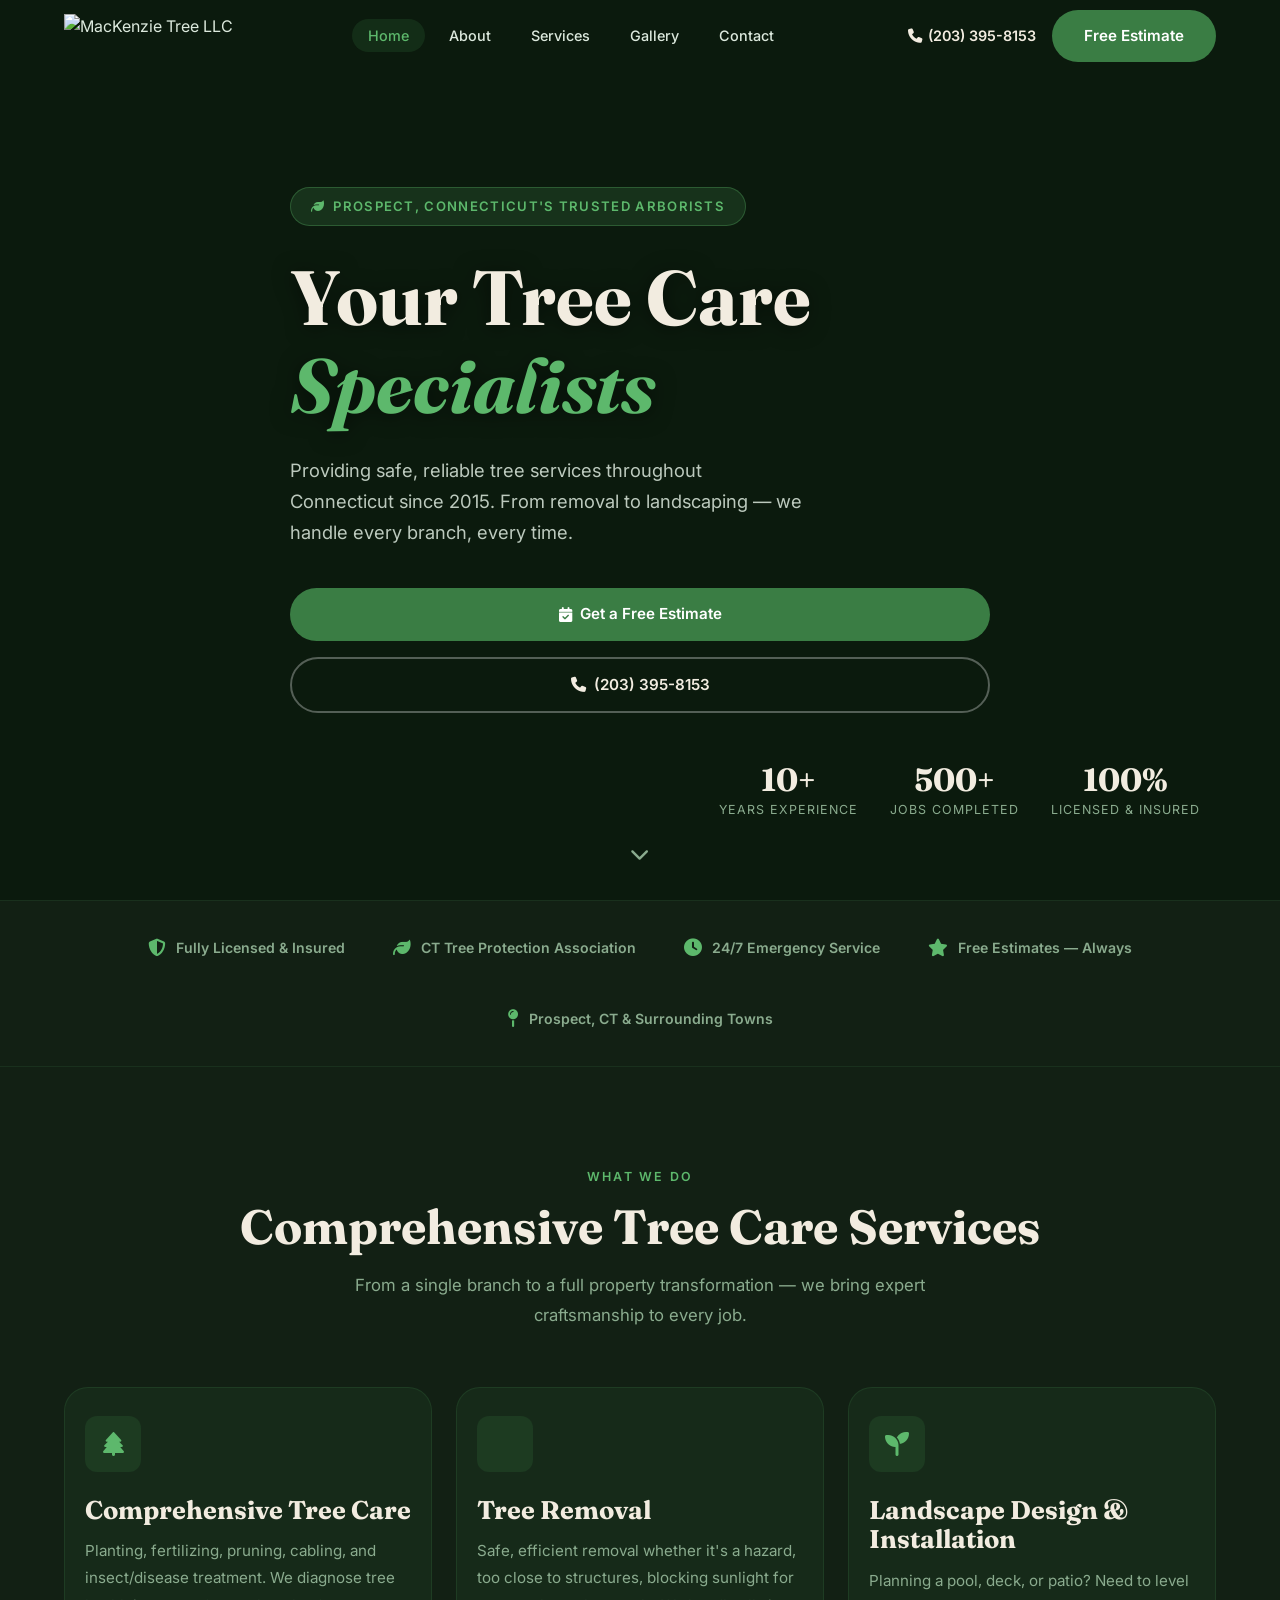
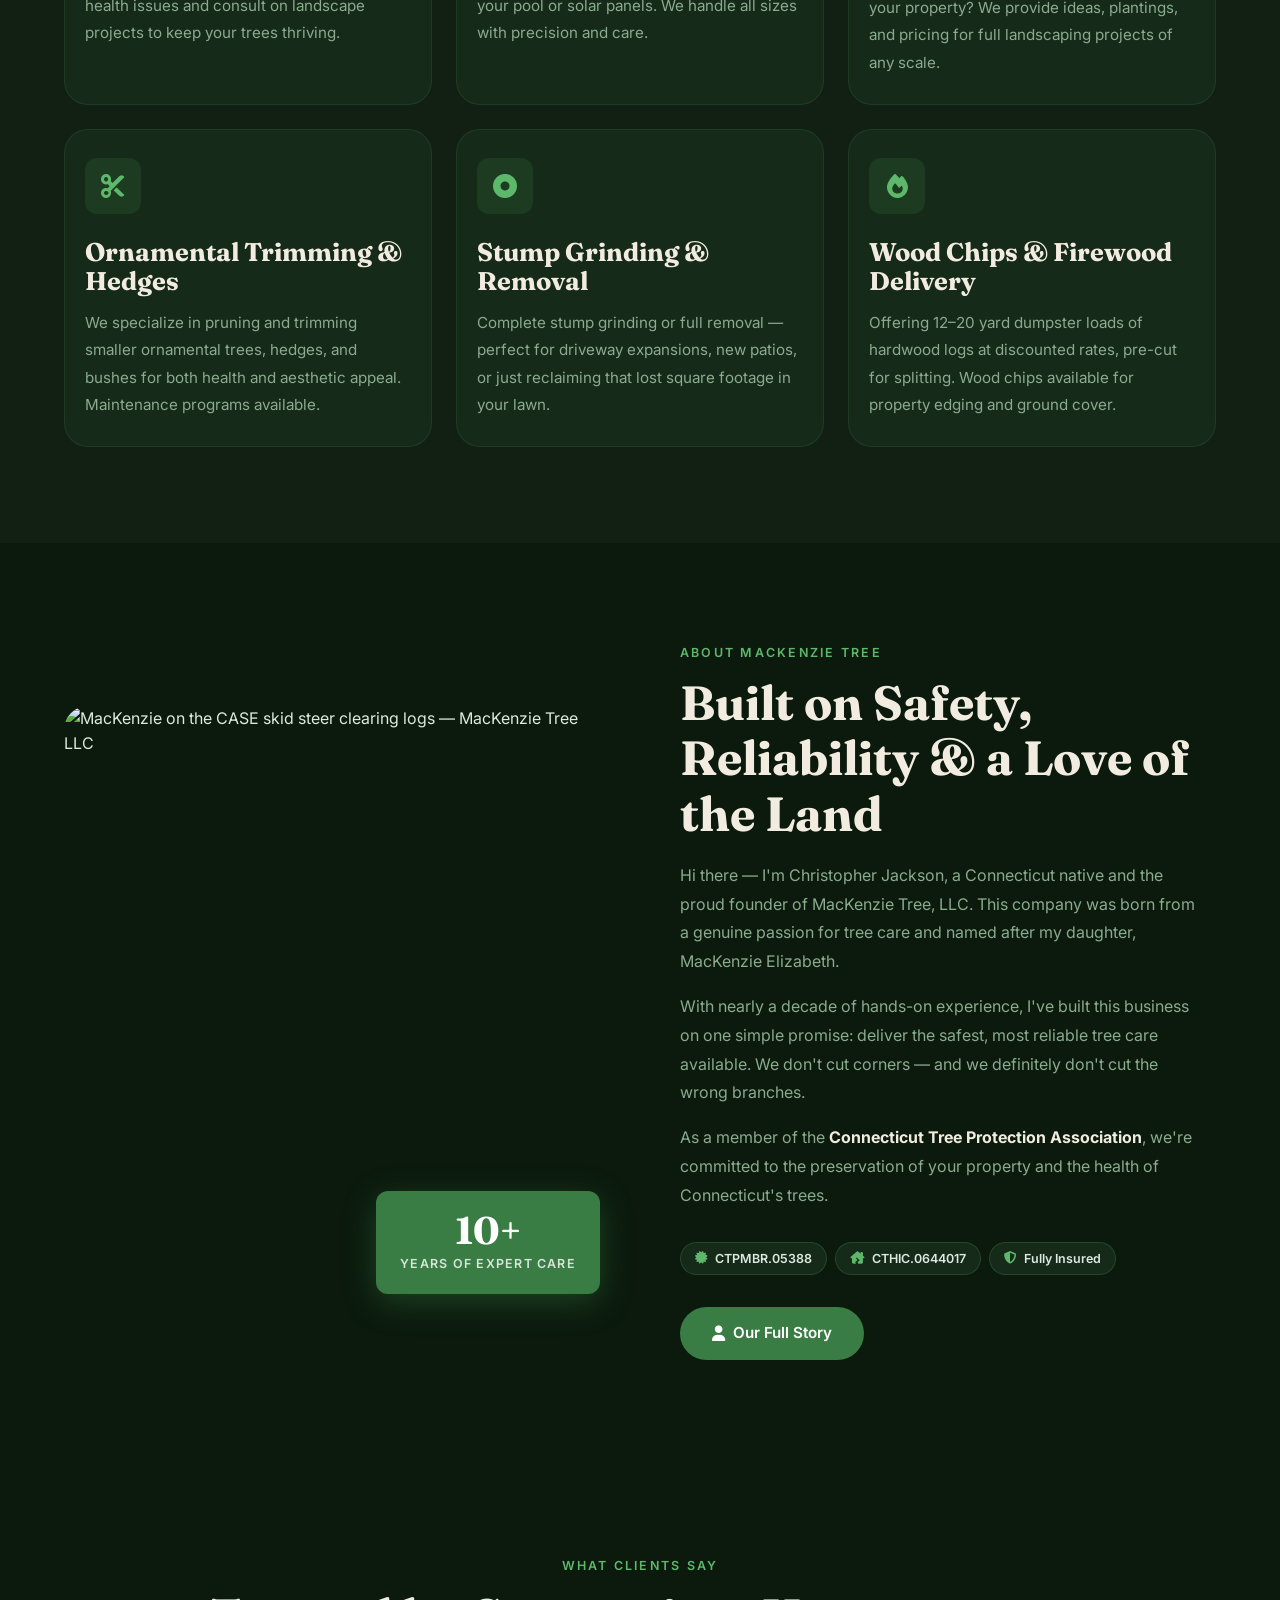
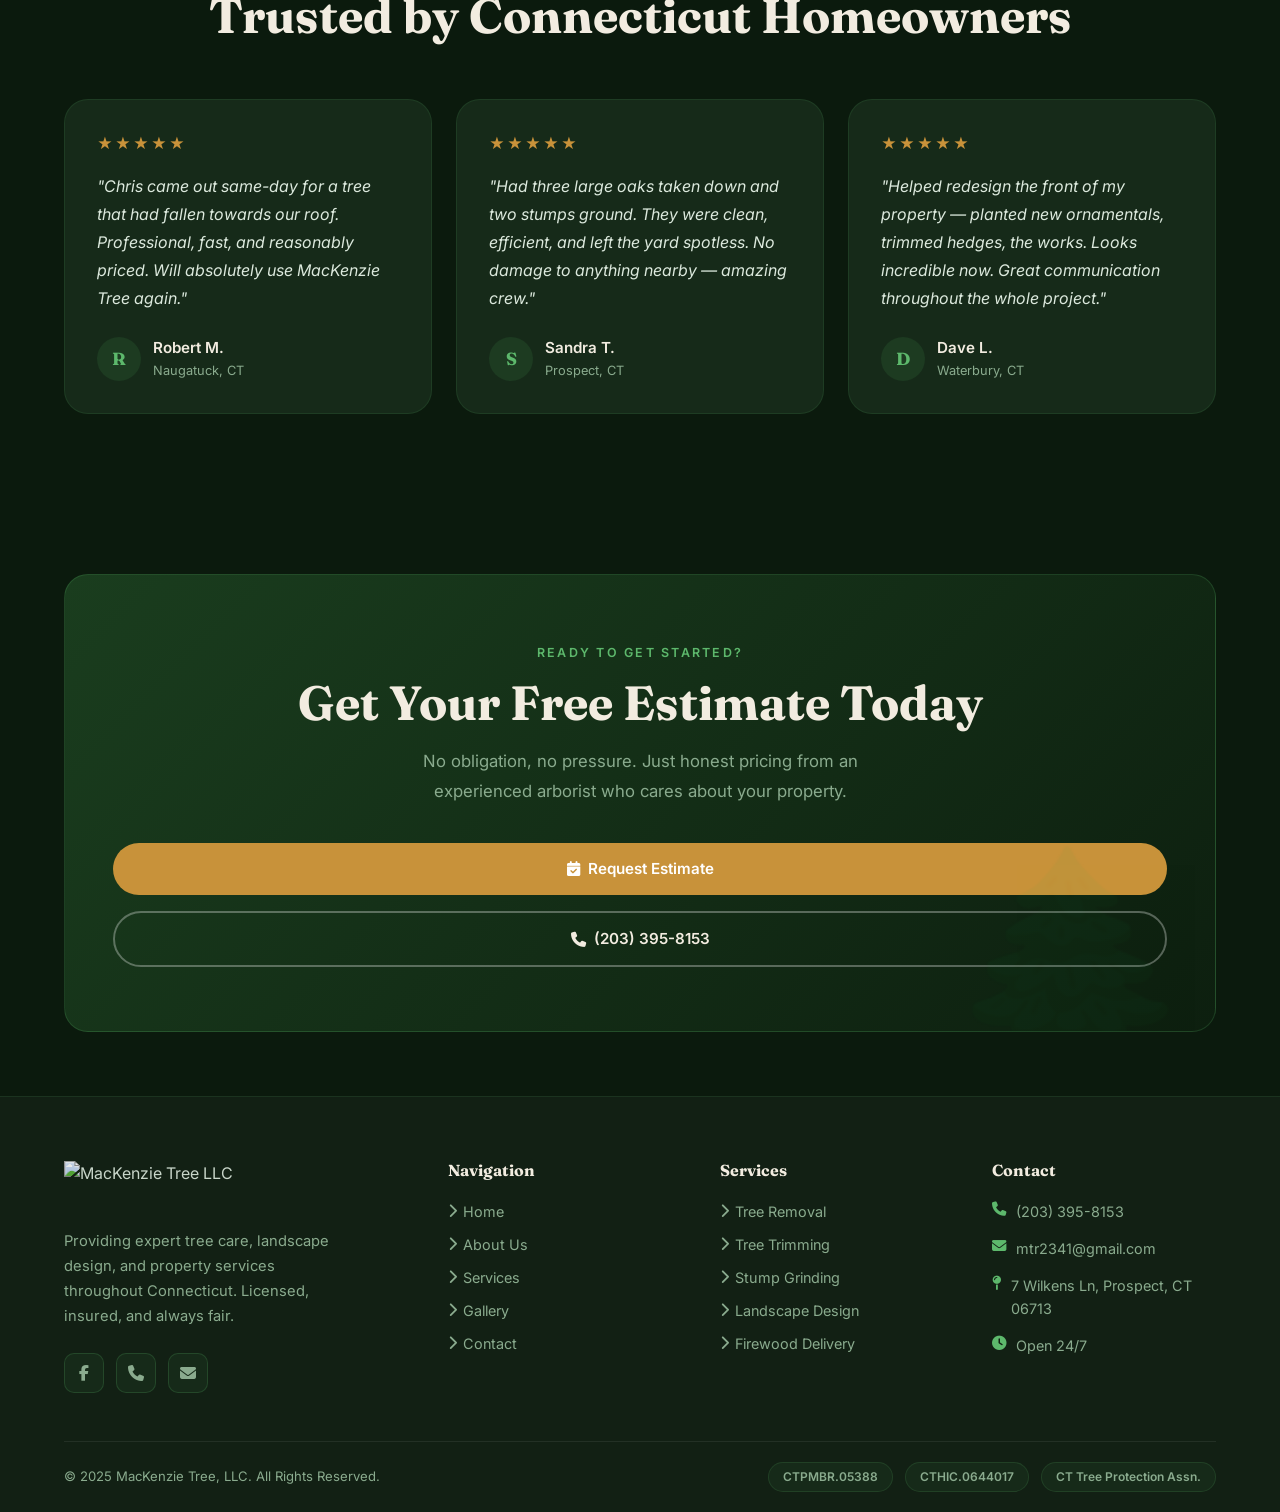
==== commit 0abbe26d: "feat: add Services page with real pricing - New services.html page with 5 core services + 2 delivery" ====
--- a/index.html
+++ b/index.html
@@ -302,7 +302,7 @@
           </div>
           <p>Providing expert tree care, landscape design, and property services throughout Connecticut. Licensed, insured, and always fair.</p>
           <div class="footer-socials">
-            <a href="https://www.facebook.com/mackenzietreellc" target="_blank" rel="noopener" class="social-icon" aria-label="Facebook">
+            <a href="https://www.facebook.com/mackenzietree" target="_blank" rel="noopener" class="social-icon" aria-label="Facebook">
               <i class="fa-brands fa-facebook-f"></i>
             </a>
             <a href="tel:+12033958153" class="social-icon" aria-label="Call us">
--- a/css/style.css
+++ b/css/style.css
@@ -232,6 +232,15 @@
   gap: 12px;
 }
 
+/* Real logo image (transparent PNG) in nav */
+.nav-logo-img {
+  height: 44px;
+  width: auto;
+  display: block;
+  object-fit: contain;
+  /* The PNG has transparent bg so it sits cleanly on the dark nav */
+}
+
 .nav-logo-icon {
   width: 42px;
   height: 42px;
@@ -871,6 +880,19 @@
   max-width: 280px;
 }
 
+/* Real logo in footer */
+.footer-logo-wrap {
+  display: block;
+  margin-bottom: 4px;
+}
+
+.footer-logo-img {
+  height: 52px;
+  width: auto;
+  object-fit: contain;
+  opacity: 0.9;
+}
+
 .footer-socials {
   display: flex;
   gap: 12px;
@@ -1129,12 +1151,15 @@
 .gallery-overlay {
   position: absolute;
   inset: 0;
-  background: rgba(11, 26, 13, 0.6);
-  display: flex;
+  background: rgba(11, 26, 13, 0.72);
+  display: flex;
+  flex-direction: column;
   align-items: center;
   justify-content: center;
+  gap: 12px;
   opacity: 0;
   transition: var(--transition);
+  padding: 20px;
 }
 
 .gallery-item:hover .gallery-overlay {
@@ -1144,6 +1169,21 @@
 .gallery-overlay i {
   font-size: 2rem;
   color: var(--white);
+}
+
+.gallery-caption {
+  font-size: 0.88rem;
+  font-weight: 600;
+  color: var(--cream);
+  text-align: center;
+  line-height: 1.4;
+  text-shadow: 0 1px 4px rgba(0,0,0,0.6);
+  transform: translateY(6px);
+  transition: transform var(--transition);
+}
+
+.gallery-item:hover .gallery-caption {
+  transform: translateY(0);
 }
 
 .gallery-cat {
@@ -1605,6 +1645,423 @@
     gap: 12px;
     align-items: flex-start;
   }
+}
+
+/* ============================================================
+   Services Page
+   ============================================================ */
+
+/* ── Core Services Grid ─────────────────────────────────── */
+.srv-grid {
+  display: grid;
+  grid-template-columns: repeat(auto-fit, minmax(340px, 1fr));
+  gap: 28px;
+  margin-top: 64px;
+}
+
+.srv-card {
+  background: var(--dark-card);
+  border: 1px solid rgba(93, 184, 108, 0.12);
+  border-radius: var(--radius-lg);
+  padding: 36px 32px;
+  display: flex;
+  flex-direction: column;
+  gap: 0;
+  transition: var(--transition);
+  position: relative;
+  overflow: hidden;
+}
+
+.srv-card::before {
+  content: '';
+  position: absolute;
+  top: 0; left: 0; right: 0;
+  height: 3px;
+  background: linear-gradient(90deg, var(--green), var(--green-light));
+  transform: scaleX(0);
+  transform-origin: left;
+  transition: var(--transition);
+}
+
+.srv-card:hover {
+  transform: translateY(-6px);
+  border-color: rgba(93, 184, 108, 0.35);
+  box-shadow: 0 20px 56px rgba(0, 0, 0, 0.45);
+}
+
+.srv-card:hover::before {
+  transform: scaleX(1);
+}
+
+.srv-card-top {
+  display: flex;
+  align-items: center;
+  justify-content: space-between;
+  margin-bottom: 24px;
+}
+
+.srv-icon-wrap {
+  width: 60px;
+  height: 60px;
+  background: var(--green-glow);
+  border-radius: var(--radius);
+  display: flex;
+  align-items: center;
+  justify-content: center;
+  font-size: 1.6rem;
+  color: var(--green-light);
+  transition: var(--transition);
+}
+
+.srv-card:hover .srv-icon-wrap {
+  background: var(--green);
+  color: var(--white);
+}
+
+.srv-badge {
+  background: rgba(93, 184, 108, 0.15);
+  border: 1px solid rgba(93, 184, 108, 0.3);
+  border-radius: 50px;
+  padding: 4px 14px;
+  font-size: 0.72rem;
+  font-weight: 700;
+  letter-spacing: 0.1em;
+  text-transform: uppercase;
+  color: var(--green-light);
+}
+
+.srv-badge-gold {
+  background: rgba(200, 146, 58, 0.12);
+  border-color: rgba(200, 146, 58, 0.3);
+  color: var(--gold);
+}
+
+.srv-card h3 {
+  font-size: 1.35rem;
+  margin-bottom: 12px;
+}
+
+.srv-card > p {
+  font-size: 0.95rem;
+  line-height: 1.75;
+  margin-bottom: 24px;
+}
+
+.srv-features {
+  list-style: none;
+  display: flex;
+  flex-direction: column;
+  gap: 8px;
+  margin-bottom: 28px;
+}
+
+.srv-features li {
+  display: flex;
+  align-items: center;
+  gap: 10px;
+  font-size: 0.9rem;
+  color: var(--text-light);
+}
+
+.srv-features li i {
+  color: var(--green-light);
+  font-size: 0.75rem;
+  flex-shrink: 0;
+}
+
+.srv-pricing {
+  background: rgba(11, 26, 13, 0.6);
+  border: 1px solid rgba(93, 184, 108, 0.15);
+  border-radius: var(--radius);
+  padding: 16px 20px;
+  margin-bottom: 24px;
+}
+
+.srv-price-label {
+  display: block;
+  font-size: 0.7rem;
+  font-weight: 600;
+  letter-spacing: 0.15em;
+  text-transform: uppercase;
+  color: var(--text-muted);
+  margin-bottom: 4px;
+}
+
+.srv-price {
+  display: block;
+  font-family: 'Fraunces', serif;
+  font-size: 1.5rem;
+  font-weight: 700;
+  color: var(--cream);
+}
+
+.srv-price-note {
+  display: block;
+  font-size: 0.78rem;
+  color: var(--text-muted);
+  margin-top: 4px;
+}
+
+.srv-cta {
+  width: 100%;
+  justify-content: center;
+  margin-top: auto;
+}
+
+/* ── Delivery Cards ─────────────────────────────────────── */
+.delivery-grid {
+  display: flex;
+  flex-direction: column;
+  gap: 28px;
+  margin-top: 64px;
+}
+
+.delivery-card {
+  background: var(--dark-card);
+  border: 1px solid rgba(200, 146, 58, 0.18);
+  border-radius: var(--radius-lg);
+  overflow: hidden;
+  transition: var(--transition);
+  position: relative;
+}
+
+.delivery-card::before {
+  content: '';
+  position: absolute;
+  top: 0; left: 0; right: 0;
+  height: 3px;
+  background: linear-gradient(90deg, var(--gold), #e8a84d);
+}
+
+.delivery-card:hover {
+  border-color: rgba(200, 146, 58, 0.4);
+  box-shadow: 0 20px 56px rgba(0, 0, 0, 0.4);
+  transform: translateY(-4px);
+}
+
+.delivery-card-inner {
+  display: grid;
+  grid-template-columns: 80px 1fr auto;
+  gap: 36px;
+  align-items: center;
+  padding: 40px;
+}
+
+.delivery-icon {
+  width: 72px;
+  height: 72px;
+  background: rgba(200, 146, 58, 0.12);
+  border: 1px solid rgba(200, 146, 58, 0.25);
+  border-radius: var(--radius);
+  display: flex;
+  align-items: center;
+  justify-content: center;
+  font-size: 1.8rem;
+  color: var(--gold);
+  flex-shrink: 0;
+}
+
+.delivery-content h3 {
+  margin-bottom: 10px;
+}
+
+.delivery-content > p {
+  font-size: 0.95rem;
+  line-height: 1.75;
+  margin-bottom: 20px;
+}
+
+.delivery-specs {
+  display: flex;
+  flex-direction: column;
+  gap: 8px;
+}
+
+.spec-item {
+  display: flex;
+  align-items: flex-start;
+  gap: 10px;
+  font-size: 0.88rem;
+  color: var(--text-muted);
+}
+
+.spec-item i {
+  color: var(--gold);
+  font-size: 0.8rem;
+  margin-top: 3px;
+  flex-shrink: 0;
+}
+
+.spec-item strong {
+  color: var(--text-light);
+}
+
+.delivery-price-box {
+  text-align: center;
+  padding: 28px 32px;
+  background: rgba(200, 146, 58, 0.06);
+  border-left: 1px solid rgba(200, 146, 58, 0.15);
+  border-radius: 0 var(--radius-lg) var(--radius-lg) 0;
+  min-width: 200px;
+  display: flex;
+  flex-direction: column;
+  align-items: center;
+  gap: 8px;
+  margin: -40px -40px -40px 0;
+}
+
+.delivery-price {
+  font-family: 'Fraunces', serif;
+  font-size: 3.2rem;
+  font-weight: 700;
+  color: var(--gold);
+  line-height: 1;
+}
+
+.delivery-price-unit {
+  font-size: 0.8rem;
+  font-weight: 600;
+  text-transform: uppercase;
+  letter-spacing: 0.1em;
+  color: var(--text-muted);
+  margin-bottom: 8px;
+}
+
+.delivery-price-note {
+  font-size: 0.75rem;
+  color: var(--text-muted);
+  line-height: 1.4;
+  margin-bottom: 16px;
+  max-width: 160px;
+}
+
+/* ── Service Area ───────────────────────────────────────── */
+.srv-area {
+  display: grid;
+  grid-template-columns: 1fr 380px;
+  gap: 80px;
+  align-items: center;
+  padding: 48px 0;
+}
+
+.srv-area-text h2 {
+  margin-bottom: 16px;
+}
+
+.srv-area-text > p {
+  margin-bottom: 32px;
+}
+
+.srv-towns {
+  display: flex;
+  flex-wrap: wrap;
+  gap: 10px;
+}
+
+.town-chip {
+  background: var(--dark-card);
+  border: 1px solid rgba(93, 184, 108, 0.2);
+  border-radius: 50px;
+  padding: 6px 16px;
+  font-size: 0.82rem;
+  font-weight: 600;
+  color: var(--text-light);
+}
+
+.srv-area-creds {
+  background: var(--dark-card);
+  border: 1px solid rgba(93, 184, 108, 0.15);
+  border-radius: var(--radius-lg);
+  padding: 32px;
+  display: flex;
+  flex-direction: column;
+  gap: 24px;
+}
+
+.cred-row {
+  display: flex;
+  align-items: flex-start;
+  gap: 16px;
+}
+
+.cred-row > i {
+  font-size: 1.2rem;
+  color: var(--green-light);
+  margin-top: 2px;
+  flex-shrink: 0;
+  width: 20px;
+  text-align: center;
+}
+
+.cred-row > div {
+  display: flex;
+  flex-direction: column;
+  gap: 2px;
+}
+
+.cred-row strong {
+  font-size: 0.95rem;
+  color: var(--cream);
+  font-weight: 600;
+}
+
+.cred-row span {
+  font-size: 0.82rem;
+  color: var(--text-muted);
+}
+
+/* ── Services Page Responsive ───────────────────────────── */
+@media (max-width: 900px) {
+  .delivery-card-inner {
+    grid-template-columns: 60px 1fr;
+    gap: 20px;
+  }
+
+  .delivery-price-box {
+    grid-column: 1 / -1;
+    margin: 0 -40px -40px;
+    border-left: none;
+    border-top: 1px solid rgba(200, 146, 58, 0.15);
+    border-radius: 0 0 var(--radius-lg) var(--radius-lg);
+    flex-direction: row;
+    flex-wrap: wrap;
+    justify-content: center;
+    padding: 24px 32px;
+    gap: 16px;
+  }
+
+  .delivery-price-note {
+    max-width: 100%;
+    text-align: center;
+    margin: 0;
+    flex-basis: 100%;
+  }
+
+  .srv-area {
+    grid-template-columns: 1fr;
+    gap: 40px;
+  }
+}
+
+@media (max-width: 600px) {
+  .srv-grid {
+    grid-template-columns: 1fr;
+  }
+
+  .delivery-card-inner {
+    grid-template-columns: 1fr;
+    padding: 28px 20px;
+  }
+
+  .delivery-price-box {
+    margin: 0 -20px -28px;
+    padding: 20px;
+  }
+
+  .srv-card {
+    padding: 28px 20px;
+  }
+}
 
   .hero-stat-num {
     font-size: 2rem;
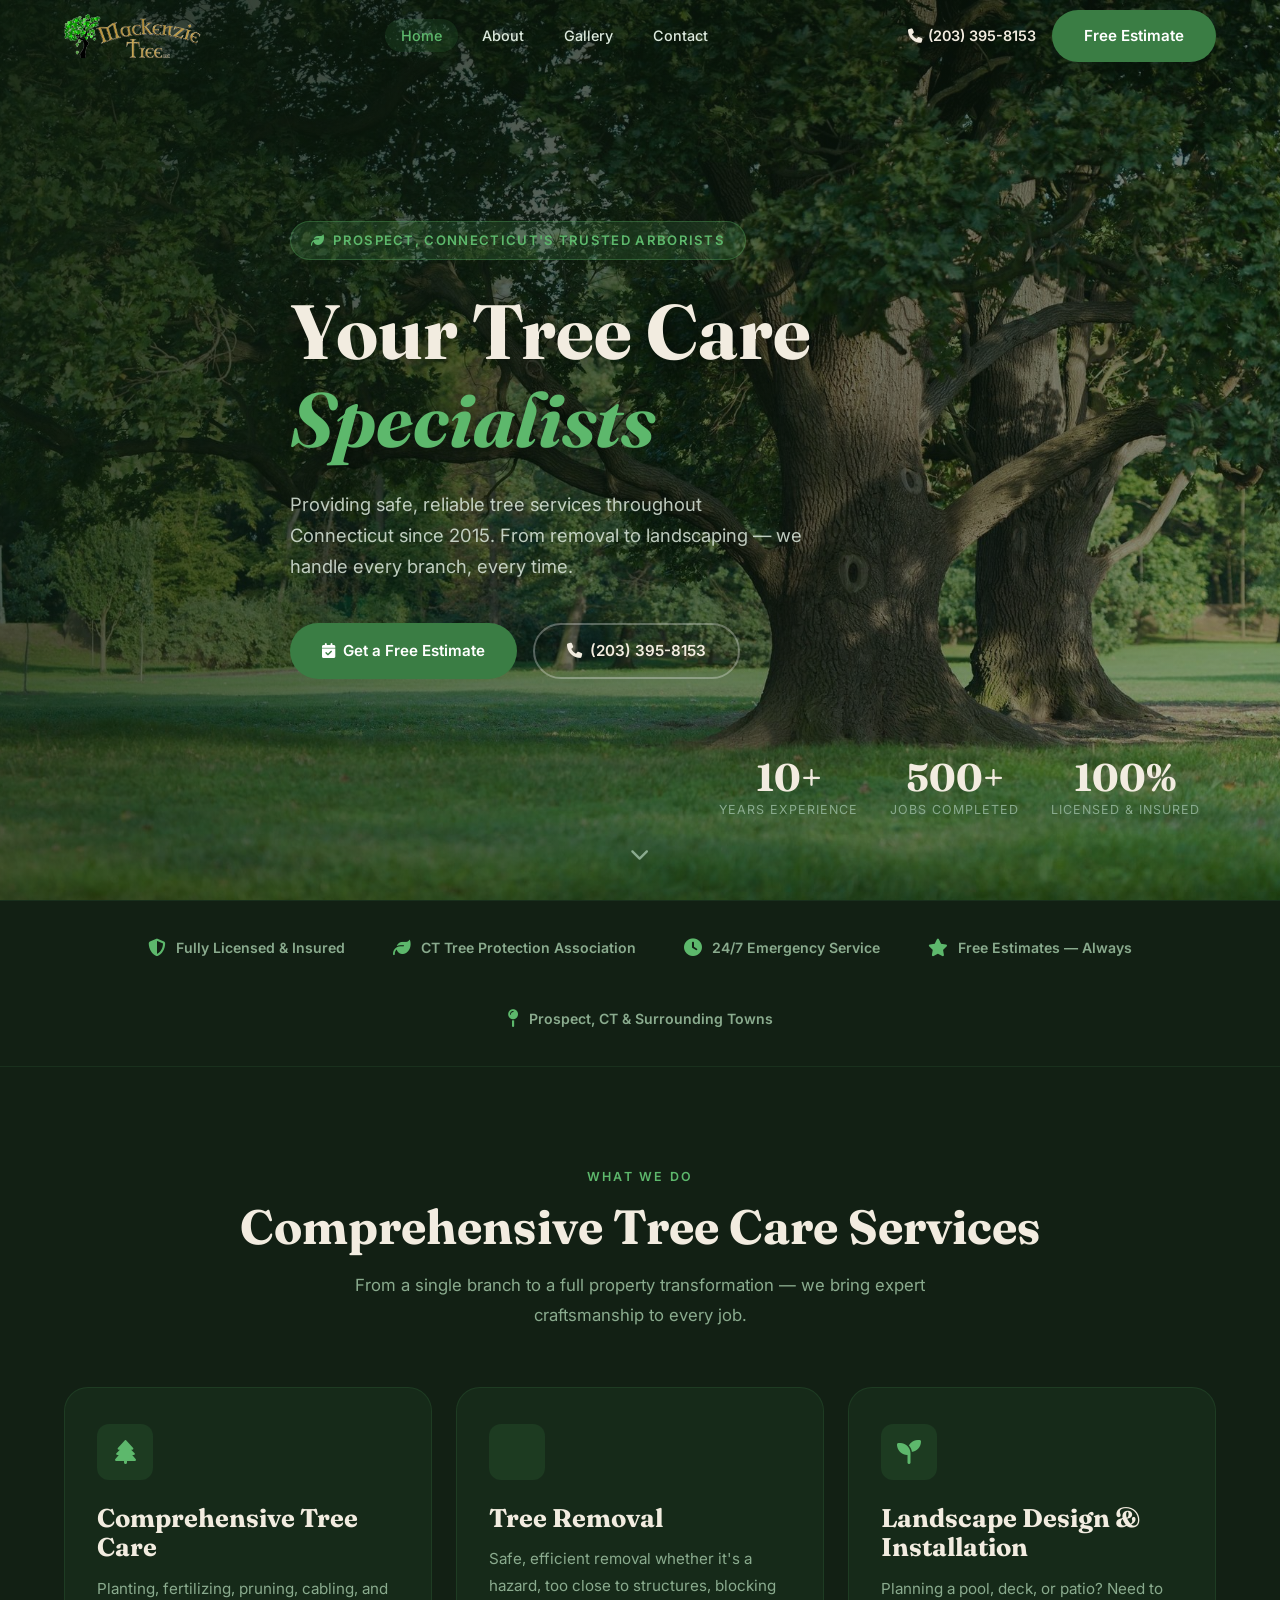
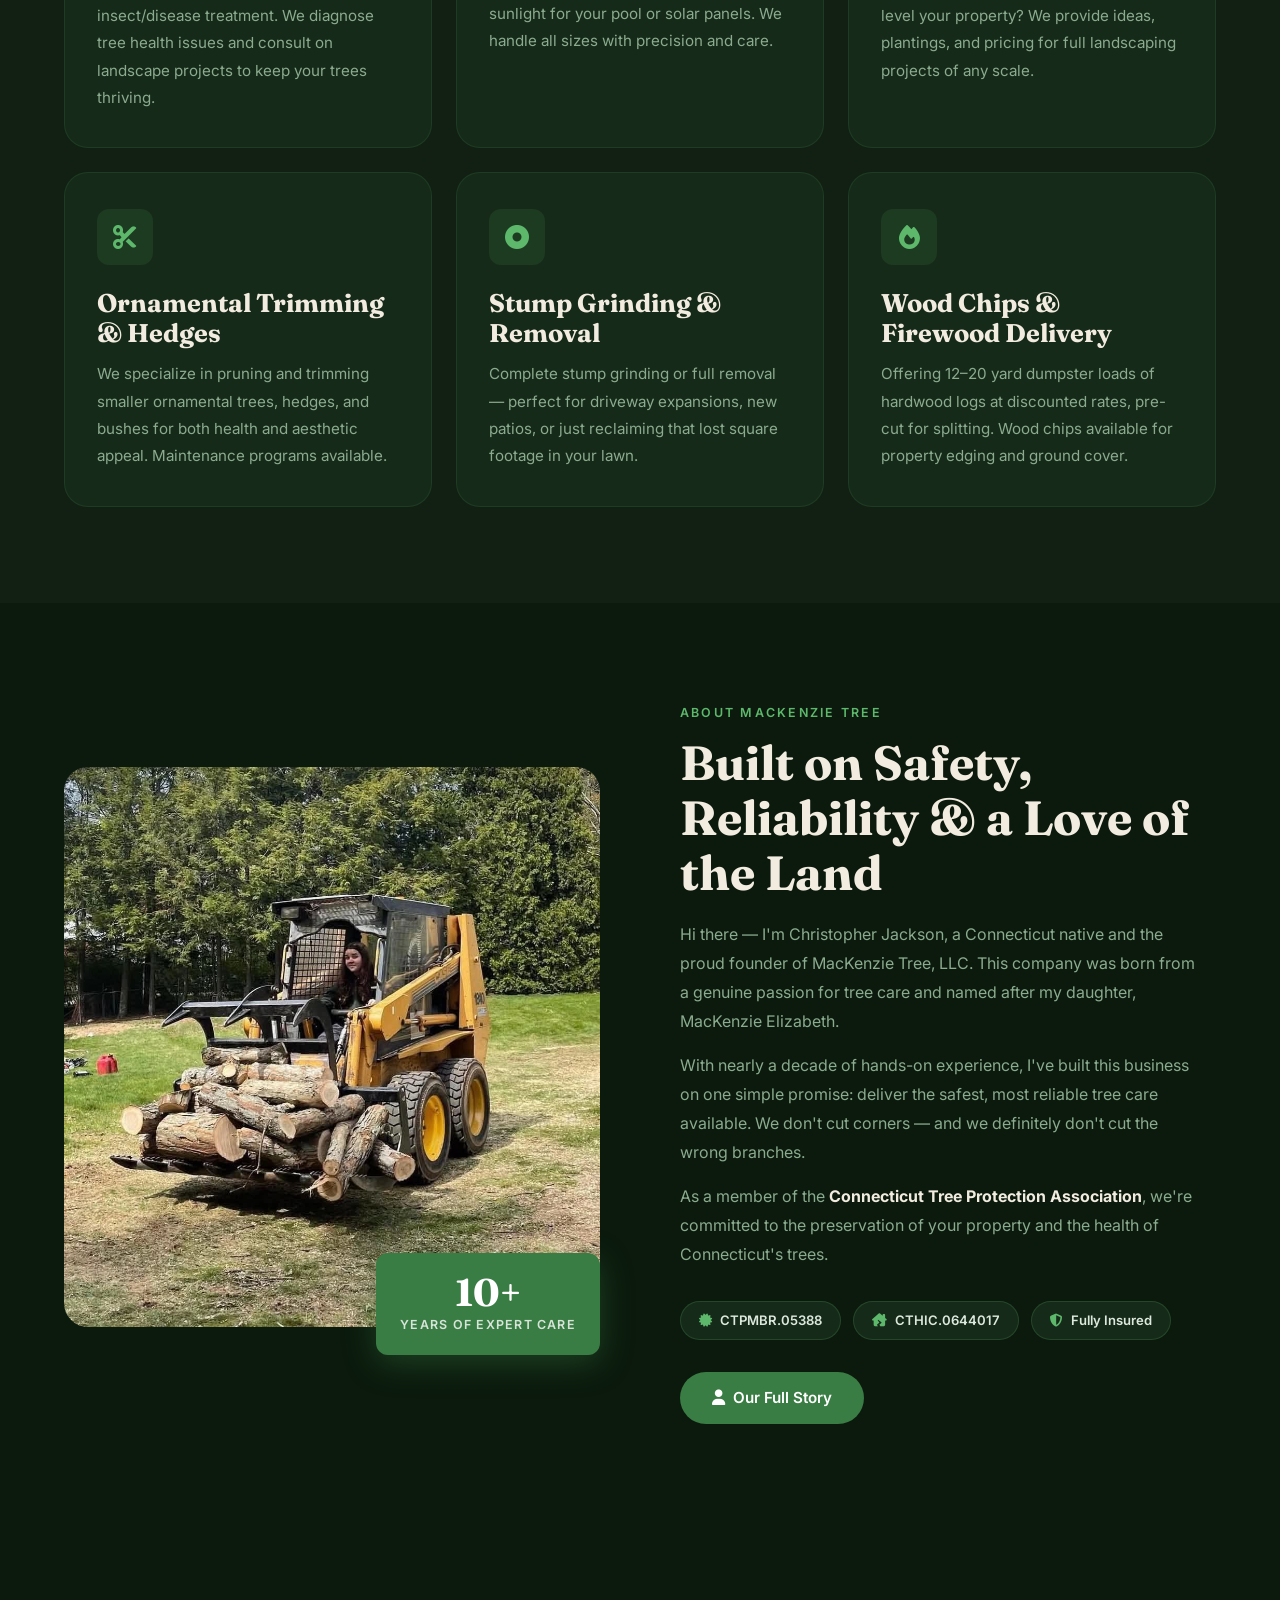
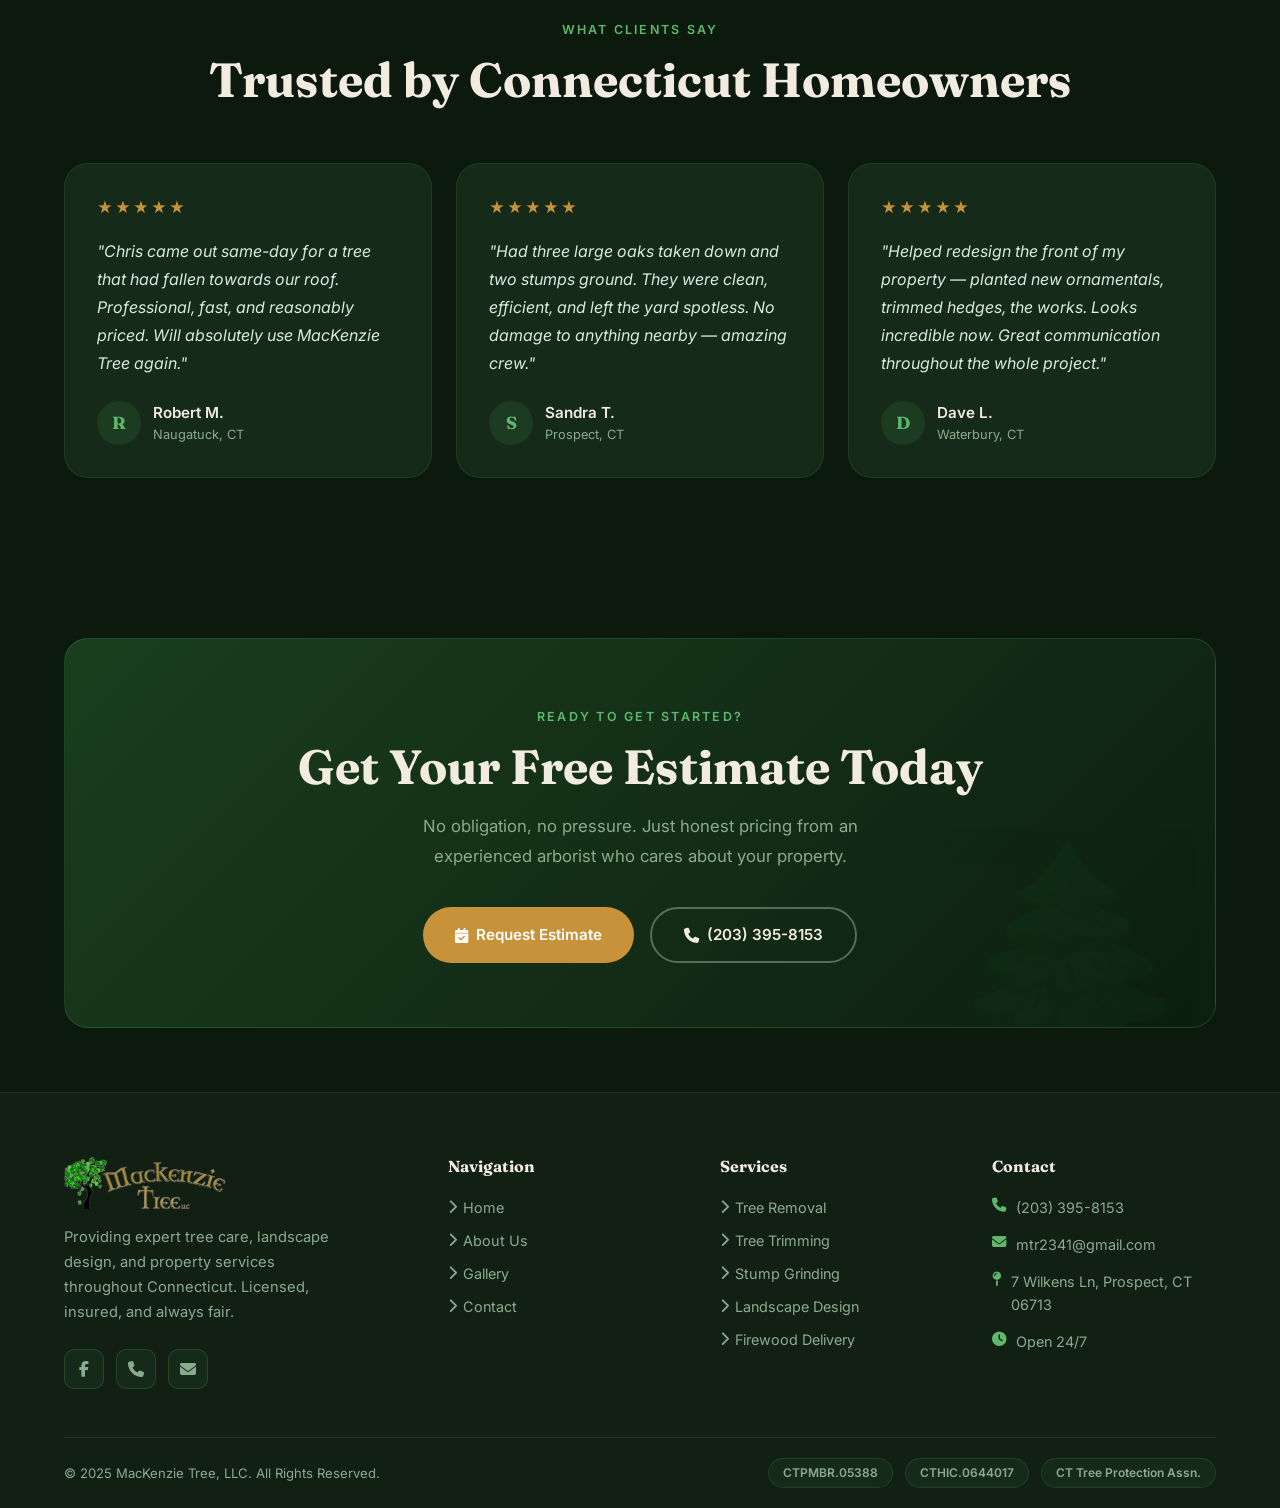
==== commit 4c21e2b9: "feat: replace AI placeholders with real photos + real logo - Add transparent MacKenzie Tree LLC logo" ====
--- a/index.html
+++ b/index.html
@@ -21,7 +21,6 @@
       <ul class="nav-links">
         <li><a href="index.html" class="active">Home</a></li>
         <li><a href="about.html">About</a></li>
-        <li><a href="services.html">Services</a></li>
         <li><a href="gallery.html">Gallery</a></li>
         <li><a href="contact.html">Contact</a></li>
       </ul>
@@ -41,7 +40,6 @@
   <div class="mobile-nav" id="mobile-nav">
     <a href="index.html" data-nav>Home</a>
     <a href="about.html" data-nav>About</a>
-    <a href="services.html" data-nav>Services</a>
     <a href="gallery.html" data-nav>Gallery</a>
     <a href="contact.html" data-nav>Contact</a>
     <div class="mobile-cta">
@@ -318,7 +316,6 @@
           <ul class="footer-links">
             <li><a href="index.html"><i class="fa-solid fa-chevron-right"></i> Home</a></li>
             <li><a href="about.html"><i class="fa-solid fa-chevron-right"></i> About Us</a></li>
-            <li><a href="services.html"><i class="fa-solid fa-chevron-right"></i> Services</a></li>
             <li><a href="gallery.html"><i class="fa-solid fa-chevron-right"></i> Gallery</a></li>
             <li><a href="contact.html"><i class="fa-solid fa-chevron-right"></i> Contact</a></li>
           </ul>
--- a/css/style.css
+++ b/css/style.css
@@ -1645,423 +1645,6 @@
     gap: 12px;
     align-items: flex-start;
   }
-}
-
-/* ============================================================
-   Services Page
-   ============================================================ */
-
-/* ── Core Services Grid ─────────────────────────────────── */
-.srv-grid {
-  display: grid;
-  grid-template-columns: repeat(auto-fit, minmax(340px, 1fr));
-  gap: 28px;
-  margin-top: 64px;
-}
-
-.srv-card {
-  background: var(--dark-card);
-  border: 1px solid rgba(93, 184, 108, 0.12);
-  border-radius: var(--radius-lg);
-  padding: 36px 32px;
-  display: flex;
-  flex-direction: column;
-  gap: 0;
-  transition: var(--transition);
-  position: relative;
-  overflow: hidden;
-}
-
-.srv-card::before {
-  content: '';
-  position: absolute;
-  top: 0; left: 0; right: 0;
-  height: 3px;
-  background: linear-gradient(90deg, var(--green), var(--green-light));
-  transform: scaleX(0);
-  transform-origin: left;
-  transition: var(--transition);
-}
-
-.srv-card:hover {
-  transform: translateY(-6px);
-  border-color: rgba(93, 184, 108, 0.35);
-  box-shadow: 0 20px 56px rgba(0, 0, 0, 0.45);
-}
-
-.srv-card:hover::before {
-  transform: scaleX(1);
-}
-
-.srv-card-top {
-  display: flex;
-  align-items: center;
-  justify-content: space-between;
-  margin-bottom: 24px;
-}
-
-.srv-icon-wrap {
-  width: 60px;
-  height: 60px;
-  background: var(--green-glow);
-  border-radius: var(--radius);
-  display: flex;
-  align-items: center;
-  justify-content: center;
-  font-size: 1.6rem;
-  color: var(--green-light);
-  transition: var(--transition);
-}
-
-.srv-card:hover .srv-icon-wrap {
-  background: var(--green);
-  color: var(--white);
-}
-
-.srv-badge {
-  background: rgba(93, 184, 108, 0.15);
-  border: 1px solid rgba(93, 184, 108, 0.3);
-  border-radius: 50px;
-  padding: 4px 14px;
-  font-size: 0.72rem;
-  font-weight: 700;
-  letter-spacing: 0.1em;
-  text-transform: uppercase;
-  color: var(--green-light);
-}
-
-.srv-badge-gold {
-  background: rgba(200, 146, 58, 0.12);
-  border-color: rgba(200, 146, 58, 0.3);
-  color: var(--gold);
-}
-
-.srv-card h3 {
-  font-size: 1.35rem;
-  margin-bottom: 12px;
-}
-
-.srv-card > p {
-  font-size: 0.95rem;
-  line-height: 1.75;
-  margin-bottom: 24px;
-}
-
-.srv-features {
-  list-style: none;
-  display: flex;
-  flex-direction: column;
-  gap: 8px;
-  margin-bottom: 28px;
-}
-
-.srv-features li {
-  display: flex;
-  align-items: center;
-  gap: 10px;
-  font-size: 0.9rem;
-  color: var(--text-light);
-}
-
-.srv-features li i {
-  color: var(--green-light);
-  font-size: 0.75rem;
-  flex-shrink: 0;
-}
-
-.srv-pricing {
-  background: rgba(11, 26, 13, 0.6);
-  border: 1px solid rgba(93, 184, 108, 0.15);
-  border-radius: var(--radius);
-  padding: 16px 20px;
-  margin-bottom: 24px;
-}
-
-.srv-price-label {
-  display: block;
-  font-size: 0.7rem;
-  font-weight: 600;
-  letter-spacing: 0.15em;
-  text-transform: uppercase;
-  color: var(--text-muted);
-  margin-bottom: 4px;
-}
-
-.srv-price {
-  display: block;
-  font-family: 'Fraunces', serif;
-  font-size: 1.5rem;
-  font-weight: 700;
-  color: var(--cream);
-}
-
-.srv-price-note {
-  display: block;
-  font-size: 0.78rem;
-  color: var(--text-muted);
-  margin-top: 4px;
-}
-
-.srv-cta {
-  width: 100%;
-  justify-content: center;
-  margin-top: auto;
-}
-
-/* ── Delivery Cards ─────────────────────────────────────── */
-.delivery-grid {
-  display: flex;
-  flex-direction: column;
-  gap: 28px;
-  margin-top: 64px;
-}
-
-.delivery-card {
-  background: var(--dark-card);
-  border: 1px solid rgba(200, 146, 58, 0.18);
-  border-radius: var(--radius-lg);
-  overflow: hidden;
-  transition: var(--transition);
-  position: relative;
-}
-
-.delivery-card::before {
-  content: '';
-  position: absolute;
-  top: 0; left: 0; right: 0;
-  height: 3px;
-  background: linear-gradient(90deg, var(--gold), #e8a84d);
-}
-
-.delivery-card:hover {
-  border-color: rgba(200, 146, 58, 0.4);
-  box-shadow: 0 20px 56px rgba(0, 0, 0, 0.4);
-  transform: translateY(-4px);
-}
-
-.delivery-card-inner {
-  display: grid;
-  grid-template-columns: 80px 1fr auto;
-  gap: 36px;
-  align-items: center;
-  padding: 40px;
-}
-
-.delivery-icon {
-  width: 72px;
-  height: 72px;
-  background: rgba(200, 146, 58, 0.12);
-  border: 1px solid rgba(200, 146, 58, 0.25);
-  border-radius: var(--radius);
-  display: flex;
-  align-items: center;
-  justify-content: center;
-  font-size: 1.8rem;
-  color: var(--gold);
-  flex-shrink: 0;
-}
-
-.delivery-content h3 {
-  margin-bottom: 10px;
-}
-
-.delivery-content > p {
-  font-size: 0.95rem;
-  line-height: 1.75;
-  margin-bottom: 20px;
-}
-
-.delivery-specs {
-  display: flex;
-  flex-direction: column;
-  gap: 8px;
-}
-
-.spec-item {
-  display: flex;
-  align-items: flex-start;
-  gap: 10px;
-  font-size: 0.88rem;
-  color: var(--text-muted);
-}
-
-.spec-item i {
-  color: var(--gold);
-  font-size: 0.8rem;
-  margin-top: 3px;
-  flex-shrink: 0;
-}
-
-.spec-item strong {
-  color: var(--text-light);
-}
-
-.delivery-price-box {
-  text-align: center;
-  padding: 28px 32px;
-  background: rgba(200, 146, 58, 0.06);
-  border-left: 1px solid rgba(200, 146, 58, 0.15);
-  border-radius: 0 var(--radius-lg) var(--radius-lg) 0;
-  min-width: 200px;
-  display: flex;
-  flex-direction: column;
-  align-items: center;
-  gap: 8px;
-  margin: -40px -40px -40px 0;
-}
-
-.delivery-price {
-  font-family: 'Fraunces', serif;
-  font-size: 3.2rem;
-  font-weight: 700;
-  color: var(--gold);
-  line-height: 1;
-}
-
-.delivery-price-unit {
-  font-size: 0.8rem;
-  font-weight: 600;
-  text-transform: uppercase;
-  letter-spacing: 0.1em;
-  color: var(--text-muted);
-  margin-bottom: 8px;
-}
-
-.delivery-price-note {
-  font-size: 0.75rem;
-  color: var(--text-muted);
-  line-height: 1.4;
-  margin-bottom: 16px;
-  max-width: 160px;
-}
-
-/* ── Service Area ───────────────────────────────────────── */
-.srv-area {
-  display: grid;
-  grid-template-columns: 1fr 380px;
-  gap: 80px;
-  align-items: center;
-  padding: 48px 0;
-}
-
-.srv-area-text h2 {
-  margin-bottom: 16px;
-}
-
-.srv-area-text > p {
-  margin-bottom: 32px;
-}
-
-.srv-towns {
-  display: flex;
-  flex-wrap: wrap;
-  gap: 10px;
-}
-
-.town-chip {
-  background: var(--dark-card);
-  border: 1px solid rgba(93, 184, 108, 0.2);
-  border-radius: 50px;
-  padding: 6px 16px;
-  font-size: 0.82rem;
-  font-weight: 600;
-  color: var(--text-light);
-}
-
-.srv-area-creds {
-  background: var(--dark-card);
-  border: 1px solid rgba(93, 184, 108, 0.15);
-  border-radius: var(--radius-lg);
-  padding: 32px;
-  display: flex;
-  flex-direction: column;
-  gap: 24px;
-}
-
-.cred-row {
-  display: flex;
-  align-items: flex-start;
-  gap: 16px;
-}
-
-.cred-row > i {
-  font-size: 1.2rem;
-  color: var(--green-light);
-  margin-top: 2px;
-  flex-shrink: 0;
-  width: 20px;
-  text-align: center;
-}
-
-.cred-row > div {
-  display: flex;
-  flex-direction: column;
-  gap: 2px;
-}
-
-.cred-row strong {
-  font-size: 0.95rem;
-  color: var(--cream);
-  font-weight: 600;
-}
-
-.cred-row span {
-  font-size: 0.82rem;
-  color: var(--text-muted);
-}
-
-/* ── Services Page Responsive ───────────────────────────── */
-@media (max-width: 900px) {
-  .delivery-card-inner {
-    grid-template-columns: 60px 1fr;
-    gap: 20px;
-  }
-
-  .delivery-price-box {
-    grid-column: 1 / -1;
-    margin: 0 -40px -40px;
-    border-left: none;
-    border-top: 1px solid rgba(200, 146, 58, 0.15);
-    border-radius: 0 0 var(--radius-lg) var(--radius-lg);
-    flex-direction: row;
-    flex-wrap: wrap;
-    justify-content: center;
-    padding: 24px 32px;
-    gap: 16px;
-  }
-
-  .delivery-price-note {
-    max-width: 100%;
-    text-align: center;
-    margin: 0;
-    flex-basis: 100%;
-  }
-
-  .srv-area {
-    grid-template-columns: 1fr;
-    gap: 40px;
-  }
-}
-
-@media (max-width: 600px) {
-  .srv-grid {
-    grid-template-columns: 1fr;
-  }
-
-  .delivery-card-inner {
-    grid-template-columns: 1fr;
-    padding: 28px 20px;
-  }
-
-  .delivery-price-box {
-    margin: 0 -20px -28px;
-    padding: 20px;
-  }
-
-  .srv-card {
-    padding: 28px 20px;
-  }
-}
 
   .hero-stat-num {
     font-size: 2rem;
